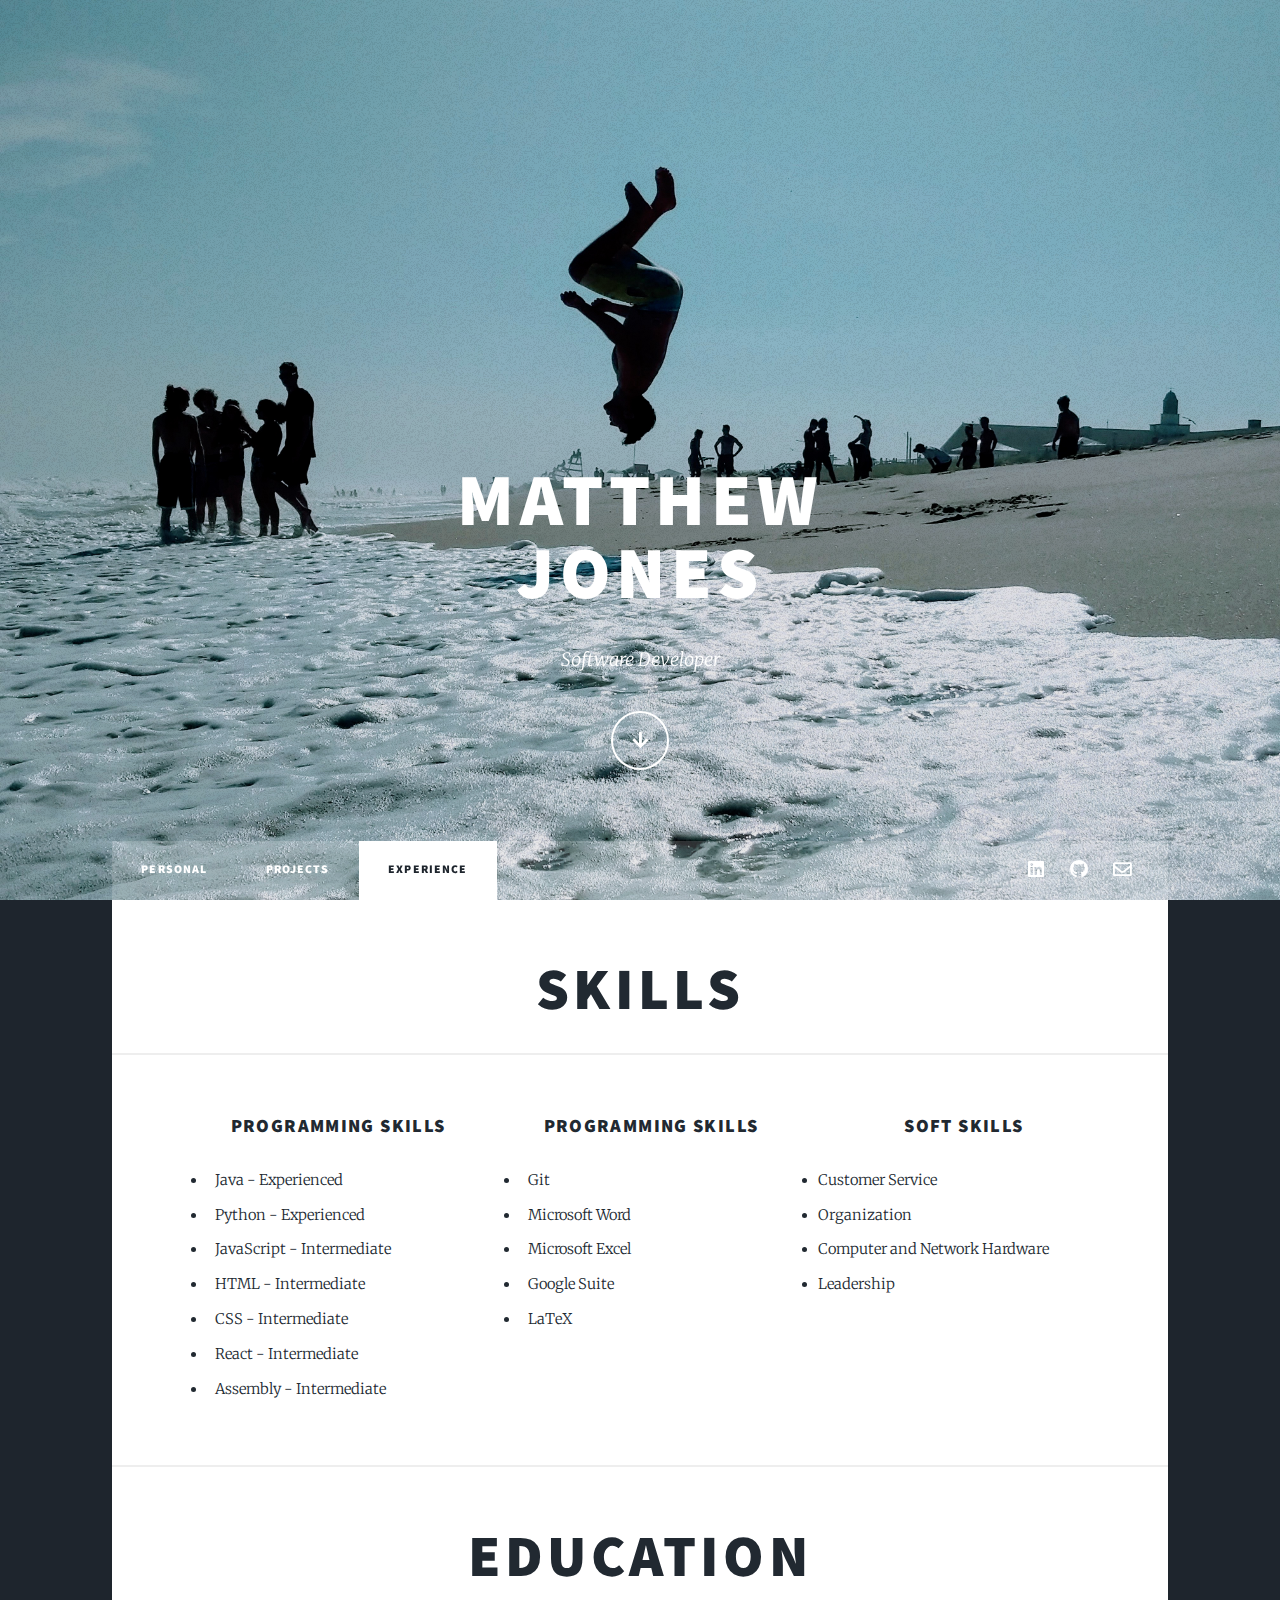
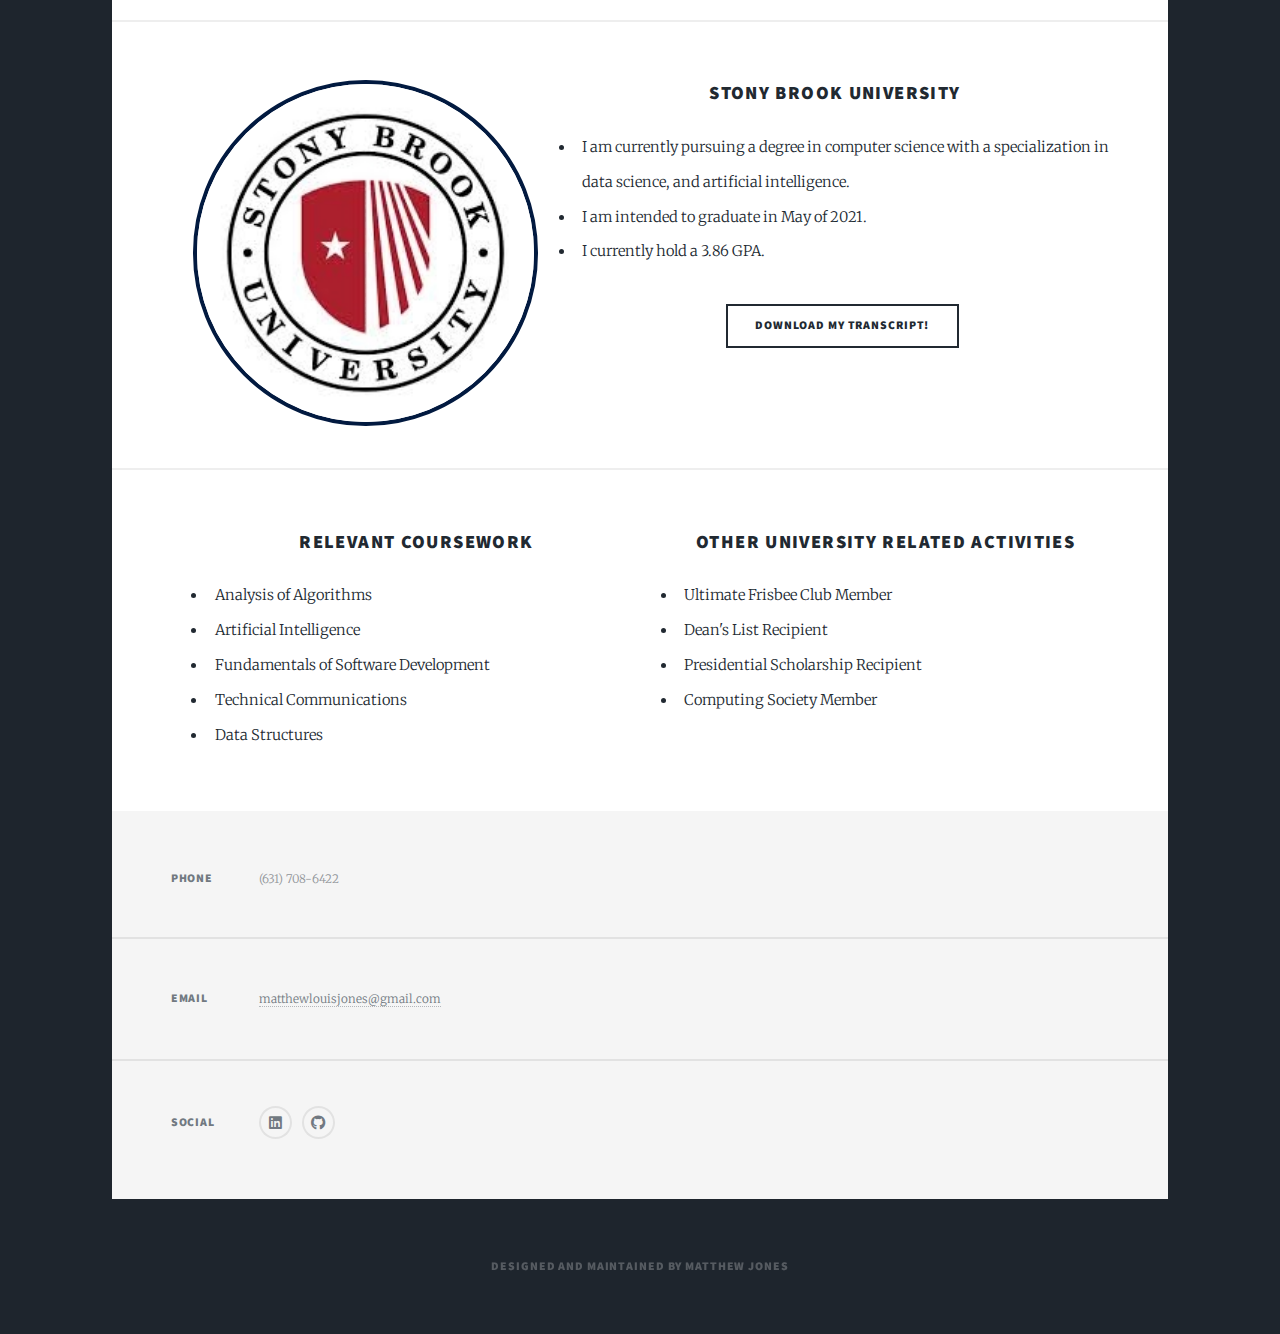
==== experience.html @ 3e86bf6a "Potential Final Changes" ====
<!DOCTYPE HTML>
<!--
	Massively by HTML5 UP
	html5up.net | @ajlkn
	Free for personal and commercial use under the CCA 3.0 license (html5up.net/license)
-->
<html>
	<head>
		<title>Elements Reference - Massively by HTML5 UP</title>
		<meta charset="utf-8" />
		<meta name="viewport" content="width=device-width, initial-scale=1, user-scalable=no" />
		<link rel="stylesheet" href="assets/css/main.css" />
		<noscript><link rel="stylesheet" href="assets/css/noscript.css" /></noscript>
	</head>
	<body class="is-preload">

		<!-- Wrapper -->
		<div id="wrapper">

			<!-- Intro -->
			<div id="intro">
				<h1>
					Matthew<br />
					Jones
				</h1>
				<p>
					Software Developer
				</p>
				<ul class="actions">
					<li>
						<a href="#header" class="button icon solid solo fa-arrow-down scrolly">
							Continue
						</a>
					</li>
				</ul>
			</div>

			<!-- Header -->
			<header id="header">
				<a href="index.html" class="logo">
					Go Home
				</a>
			</header>

			<!-- Nav -->
			<nav id="nav">
				<ul class="links">
					<li>
						<a href="index.html#header">
							Personal
						</a>
					</li>
					<li>
						<a href="projects.html#header">
							Projects
						</a>
					</li>
					<li class="active">
						<a href="experience.html#header">
							Experience
						</a>
					</li>
				</ul>
				<ul class="icons">
					<li>
						<a href="https://www.linkedin.com/in/matthew-jones-a12b05169/" target="_blank" class="icon brands fa-linkedin">
							<span class="label">
								LinkedIn
							</span>
						</a>
					</li>
					<li>
						<a href="https://www.github.com/frendmatt" target="_blank" class="icon brands fa-github">
							<span class="label">
								GitHub
							</span>
						</a>
					</li>
					<li>
						<a href="mailto:matthewlouisjones@gmail.com" class="icon regular fa-envelope">
							<span class="label">
								matthewlouisjones@gmail.com
							</span>
						</a>
					</li>
				</ul>
			</nav>

			<!-- Main -->
			<div id="main">

				<!-- Featured Post -->
				<h1 style="text-align: center;">
					Skills
				</h1>
				<div class="row">
					<div class="column">
						<h3 style="text-align: center;">
							Programming Skills
						</h3>
						<ul>
							<li>
								Java - Experienced
							</li>
							<li>
								Python - Experienced
							</li>
							<li>
								JavaScript - Intermediate
							</li>
							<li>
								HTML - Intermediate
							</li>
							<li>
								CSS - Intermediate
							</li>
							<li>
								React - Intermediate
							</li>
							<li>
								Assembly - Intermediate
							</li>
						</ul>
					</div>
					<div class="column">
						<h3 style="text-align: center;">
							Programming Skills
						</h3>
						<ul>
							<li>
								Git
							</li>
							<li>
								Microsoft Word
							</li>
							<li>
								Microsoft Excel
							</li>
							<li>
								Google Suite
							</li>
							<li>
								LaTeX
							</li>
						</ul>
					</div>
					<div class="column">
						<h3 style="text-align: center;">
							Soft Skills
						</h3>
						<li>
							Customer Service
						</li>
						<li>
							Organization
						</li>
						<li>
							Computer and Network Hardware
						</li>
						<li>
							Leadership
						</li>
					</div>
				</div>
				<h1 style="text-align: center;">
					Education
				</h1>
				<div class="row">
					<div class="column">
						<img src="images/sbu.jpg" style="border-radius: 50%; border:4px solid #021a40;" width = "100%" alt="Photo of myself." />
					</div>
					<div class="columnn">
						<h3 style="text-align: center;">
							Stony Brook University
						</h3>
						<ul style="margin: auto">
							<li>
								I am currently pursuing a degree in computer science with a specialization in<br \>
								data science, and artificial intelligence.
							</li>
							<li>
								I am intended to graduate in May of 2021.
							</li>
							<li>
								I currently hold a 3.86 GPA.
							</li>
							</br>
							<form method="get" action="/assets/Matthew Jones Stony Brook Unofficial Transcript.pdf" target="_blank" style="text-align: center;"> 
								<button type="submit">
									Download my transcript!
								</button>
							</form>
						</ul>
					</div>
				</div>
				<div class="row">
					<div class="column">
						<h3 style="text-align: center;">
							Relevant Coursework
						</h3>
						<ul>
							<li>
								Analysis of Algorithms
							</li>
							<li>
								Artificial Intelligence
							</li>
							<li>
								Fundamentals of Software Development
							</li>
							<li>
								Technical Communications
							</li>
							<li>
								Data Structures
							</li>
						</ul>
					</div>
					<div class="column">
							<h3 style="text-align: center;">
								Other University Related Activities
							</h3>
							<ul>
								<li>
									Ultimate Frisbee Club Member
								</li>
								<li>
									Dean's List Recipient
								</li>
								<li>
									Presidential Scholarship Recipient
								</li>
								<li>
									Computing Society Member
								</li>
							</ul>
						</div>
				</div>
			</div>		

			<!-- Footer -->
			<footer id="footer">
				<section class="split contact">
					<section class="alt">
						<h3>
							Phone
						</h3>
						<p>
							(631) 708-6422
						</p>
					</section>
					<section>
						<h3>
							Email
						</h3>
						<p>
							<a href="mailto:matthewlouisjones@gmail.com">
								matthewlouisjones@gmail.com
							</a>
						</p>
					</section>
					<section>
						<h3>
							Social
						</h3>
						<ul class="icons alt">
							<li>
								<a href="https://www.linkedin.com/in/matthew-jones-a12b05169/" target="_blank" class="icon brands alt fa-linkedin">
									<span class="label">
										Instagram
									</span>
								</a>
							</li>
							<li>
								<a href="https://www.github.com/frendmatt" target="_blank" class="icon brands alt fa-github">
									<span class="label">
										GitHub
									</span>
								</a>
							</li>
						</ul>
					</section>
				</section>
			</footer>

			<!-- Copyright -->
			<div id="copyright">
				<ul>
					Designed and Maintained by Matthew Jones
				</ul>
			</div>
		</div>

		<!-- Scripts -->
		<script src="assets/js/jquery.min.js"></script>
		<script src="assets/js/jquery.scrollex.min.js"></script>
		<script src="assets/js/jquery.scrolly.min.js"></script>
		<script src="assets/js/browser.min.js"></script>
		<script src="assets/js/breakpoints.min.js"></script>
		<script src="assets/js/util.js"></script>
		<script src="assets/js/main.js"></script>
	</body>
</html>
---- assets/css/main.css ----
@import url(fontawesome-all.min.css);
@import url("https://fonts.googleapis.com/css?family=Merriweather:300,700,300italic,700italic|Source+Sans+Pro:900");

/*
	Massively by HTML5 UP
	html5up.net | @ajlkn
	Free for personal and commercial use under the CCA 3.0 license (html5up.net/license)
*/

html, body, div, span, applet, object,
iframe, h1, h2, h3, h4, h5, h6, p, blockquote,
pre, a, abbr, acronym, address, big, cite,
code, del, dfn, em, img, ins, kbd, q, s, samp,
small, strike, strong, sub, sup, tt, var, b,
u, i, center, dl, dt, dd, ol, ul, li, fieldset,
form, label, legend, table, caption, tbody,
tfoot, thead, tr, th, td, article, aside,
canvas, details, embed, figure, figcaption,
footer, header, hgroup, menu, nav, output, ruby,
section, summary, time, mark, audio, video {
	margin: 0;
	padding: 0;
	border: 0;
	font-size: 100%;
	font: inherit;
	vertical-align: baseline;}

article, aside, details, figcaption, figure,
footer, header, hgroup, menu, nav, section {
	display: block;}

body {
	line-height: 1;
}

.row {
	display: flex;
  }
  
.column {
	flex: 25%;
	padding: 5px;
}

span.nobr {
	white-space: nowrap;
}

.circular-chart {
  display: block;
  margin: 10px auto;
  max-width: 80%;
  max-height: 250px;
}

.circle {
  stroke: #4CC790;
  fill: none;
  stroke-width: 2.8;
  stroke-linecap: round;
  animation: progress 1s ease-out forwards;
}

@keyframes progress {
  0% {
    stroke-dasharray: 0 100;
  }
}

ol, ul {
	list-style: none;
}

blockquote, q {
	quotes: none;
}

	blockquote:before, blockquote:after, q:before, q:after {
		content: '';
		content: none;
	}

table {
	border-collapse: collapse;
	border-spacing: 0;
}

body {
	-webkit-text-size-adjust: none;
}

mark {
	background-color: transparent;
	color: inherit;
}

input::-moz-focus-inner {
	border: 0;
	padding: 0;
}

input, select, textarea {
	-moz-appearance: none;
	-webkit-appearance: none;
	-ms-appearance: none;
	appearance: none;
}

/* Basic */

	@-ms-viewport {
		width: device-width;
	}

	body {
		-ms-overflow-style: scrollbar;
	}

	@media screen and (max-width: 480px) {

		html, body {
			min-width: 320px;
		}

	}

	html {
		box-sizing: border-box;
	}

	*, *:before, *:after {
		box-sizing: inherit;
	}

	body {
		background-color: #1e252d;
	}

		body.is-preload *, body.is-preload *:before, body.is-preload *:after {
			-moz-animation: none !important;
			-webkit-animation: none !important;
			-ms-animation: none !important;
			animation: none !important;
			-moz-transition: none !important;
			-webkit-transition: none !important;
			-ms-transition: none !important;
			transition: none !important;
		}

/* Type */

	html {
		font-size: 16pt;
	}

		@media screen and (max-width: 1680px) {

			html {
				font-size: 12pt;
			}

		}

		@media screen and (max-width: 1280px) {

			html {
				font-size: 11pt;
			}

		}

		@media screen and (max-width: 360px) {

			html {
				font-size: 10pt;
			}

		}

	body {
		color: #212931;
	}

	body, input, select, textarea {
		font-family: "Merriweather", Georgia, serif;
		font-weight: 300;
		font-size: 1rem;
		line-height: 2.375;
	}

	a {
		-moz-transition: color 0.2s ease-in-out, background-color 0.2s ease-in-out, border-color 0.2s ease-in-out, box-shadow 0.2s ease-in-out;
		-webkit-transition: color 0.2s ease-in-out, background-color 0.2s ease-in-out, border-color 0.2s ease-in-out, box-shadow 0.2s ease-in-out;
		-ms-transition: color 0.2s ease-in-out, background-color 0.2s ease-in-out, border-color 0.2s ease-in-out, box-shadow 0.2s ease-in-out;
		transition: color 0.2s ease-in-out, background-color 0.2s ease-in-out, border-color 0.2s ease-in-out, box-shadow 0.2s ease-in-out;
		border-bottom: dotted 1px;
		text-decoration: none;
	}

		a:hover {
			border-bottom-color: transparent;
		}

	strong, b {
		font-weight: 600;
	}

	em, i {
		font-style: italic;
	}

	p {
		text-align: justify;
		margin: 0 0 2rem 0;
	}

	h1, h2, h3, h4, h5, h6 {
		font-family: "Source Sans Pro", Helvetica, sans-serif;
		font-weight: 900;
		line-height: 1.5;
		letter-spacing: 0.075em;
		text-transform: uppercase;
		margin: 0 0 1rem 0;
	}

		h1 a, h2 a, h3 a, h4 a, h5 a, h6 a {
			border-bottom: 0;
			color: inherit;
			text-decoration: none;
		}

	h1 {
		font-size: 4rem;
		line-height: 1.1;
		margin: 0 0 2rem 0;
	}

	h2 {
		font-size: 1.75rem;
		line-height: 1.3;
		margin: 0 0 1.5rem 0;
	}

	h3 {
		font-size: 1.25rem;
		margin: 0 0 1.5rem 0;
	}

	h4 {
		font-size: 1rem;
	}

	h5 {
		font-size: 0.9rem;
	}

	h6 {
		font-size: 0.8rem;
	}

	sub {
		font-size: 0.8rem;
		position: relative;
		top: 0.5rem;
	}

	sup {
		font-size: 0.8rem;
		position: relative;
		top: -0.5rem;
	}

	blockquote {
		border-left: solid 4px;
		font-style: italic;
		margin: 0 0 2rem 0;
		padding: 0.5rem 0 0.5rem 2rem;
	}

	code {
		border: solid 2px;
		font-family: "Courier New", monospace;
		font-size: 0.9rem;
		margin: 0 0.25rem;
		padding: 0.25rem 0.65rem;
	}

	pre {
		-webkit-overflow-scrolling: touch;
		font-family: "Courier New", monospace;
		font-size: 0.9rem;
		margin: 0 0 2rem 0;
	}

		pre code {
			display: block;
			line-height: 1.75;
			padding: 1rem 1.5rem;
			overflow-x: auto;
		}

	hr {
		border: 0;
		border-bottom: solid 2px;
		margin: 3rem 0;
	}

		hr.major {
			margin: 5rem 0;
		}

	.align-left {
		text-align: left;
	}

	.align-center {
		text-align: center;
	}

	.align-right {
		text-align: right;
	}

	input, select, textarea {
		color: #212931;
	}

	a {
		color: #212931;
		border-bottom-color: rgba(33, 41, 49, 0.5);
	}

		a:hover {
			border-bottom-color: transparent;
			color: #18bfef !important;
		}

	strong, b {
		color: #212931;
	}

	h1, h2, h3, h4, h5, h6 {
		color: #212931;
	}

	blockquote {
		border-left-color: #eeeeee;
	}

	code {
		background: rgba(220, 220, 220, 0.25);
		border-color: #eeeeee;
	}

	hr {
		border-bottom-color: #eeeeee;
	}

/* Row */

	.row {
		display: flex;
		flex-wrap: wrap;
		box-sizing: border-box;
		align-items: stretch;
	}

		.row > * {
			box-sizing: border-box;
		}

		.row.gtr-uniform > * > :last-child {
			margin-bottom: 0;
		}

		.row.aln-left {
			justify-content: flex-start;
		}

		.row.aln-center {
			justify-content: center;
		}

		.row.aln-right {
			justify-content: flex-end;
		}

		.row.aln-top {
			align-items: flex-start;
		}

		.row.aln-middle {
			align-items: center;
		}

		.row.aln-bottom {
			align-items: flex-end;
		}

		.row > .imp {
			order: -1;
		}

		.row > .col-1 {
			width: 8.33333%;
		}

		.row > .off-1 {
			margin-left: 8.33333%;
		}

		.row > .col-2 {
			width: 16.66667%;
		}

		.row > .off-2 {
			margin-left: 16.66667%;
		}

		.row > .col-3 {
			width: 25%;
		}

		.row > .off-3 {
			margin-left: 25%;
		}

		.row > .col-4 {
			width: 33.33333%;
		}

		.row > .off-4 {
			margin-left: 33.33333%;
		}

		.row > .col-5 {
			width: 41.66667%;
		}

		.row > .off-5 {
			margin-left: 41.66667%;
		}

		.row > .col-6 {
			width: 50%;
		}

		.row > .off-6 {
			margin-left: 50%;
		}

		.row > .col-7 {
			width: 58.33333%;
		}

		.row > .off-7 {
			margin-left: 58.33333%;
		}

		.row > .col-8 {
			width: 66.66667%;
		}

		.row > .off-8 {
			margin-left: 66.66667%;
		}

		.row > .col-9 {
			width: 75%;
		}

		.row > .off-9 {
			margin-left: 75%;
		}

		.row > .col-10 {
			width: 83.33333%;
		}

		.row > .off-10 {
			margin-left: 83.33333%;
		}

		.row > .col-11 {
			width: 91.66667%;
		}

		.row > .off-11 {
			margin-left: 91.66667%;
		}

		.row > .col-12 {
			width: 100%;
		}

		.row > .off-12 {
			margin-left: 100%;
		}

		.row.gtr-0 {
			margin-top: 0;
			margin-left: 0rem;
		}

			.row.gtr-0 > * {
				padding: 0 0 0 0rem;
			}

			.row.gtr-0.gtr-uniform {
				margin-top: 0rem;
			}

				.row.gtr-0.gtr-uniform > * {
					padding-top: 0rem;
				}

		.row.gtr-25 {
			margin-top: 0;
			margin-left: -0.375rem;
		}

			.row.gtr-25 > * {
				padding: 0 0 0 0.375rem;
			}

			.row.gtr-25.gtr-uniform {
				margin-top: -0.375rem;
			}

				.row.gtr-25.gtr-uniform > * {
					padding-top: 0.375rem;
				}

		.row.gtr-50 {
			margin-top: 0;
			margin-left: -0.75rem;
		}

			.row.gtr-50 > * {
				padding: 0 0 0 0.75rem;
			}

			.row.gtr-50.gtr-uniform {
				margin-top: -0.75rem;
			}

				.row.gtr-50.gtr-uniform > * {
					padding-top: 0.75rem;
				}

		.row {
			margin-top: 0;
			margin-left: -1.5rem;
		}

			.row > * {
				padding: 0 0 0 1.5rem;
			}

			.row.gtr-uniform {
				margin-top: -1.5rem;
			}

				.row.gtr-uniform > * {
					padding-top: 1.5rem;
				}

		.row.gtr-150 {
			margin-top: 0;
			margin-left: -2.25rem;
		}

			.row.gtr-150 > * {
				padding: 0 0 0 2.25rem;
			}

			.row.gtr-150.gtr-uniform {
				margin-top: -2.25rem;
			}

				.row.gtr-150.gtr-uniform > * {
					padding-top: 2.25rem;
				}

		.row.gtr-200 {
			margin-top: 0;
			margin-left: -3rem;
		}

			.row.gtr-200 > * {
				padding: 0 0 0 3rem;
			}

			.row.gtr-200.gtr-uniform {
				margin-top: -3rem;
			}

				.row.gtr-200.gtr-uniform > * {
					padding-top: 3rem;
				}

		@media screen and (max-width: 1680px) {

			.row {
				display: flex;
				flex-wrap: wrap;
				box-sizing: border-box;
				align-items: stretch;
			}

				.row > * {
					box-sizing: border-box;
				}

				.row.gtr-uniform > * > :last-child {
					margin-bottom: 0;
				}

				.row.aln-left {
					justify-content: flex-start;
				}

				.row.aln-center {
					justify-content: center;
				}

				.row.aln-right {
					justify-content: flex-end;
				}

				.row.aln-top {
					align-items: flex-start;
				}

				.row.aln-middle {
					align-items: center;
				}

				.row.aln-bottom {
					align-items: flex-end;
				}

				.row > .imp-xlarge {
					order: -1;
				}

				.row > .col-1-xlarge {
					width: 8.33333%;
				}

				.row > .off-1-xlarge {
					margin-left: 8.33333%;
				}

				.row > .col-2-xlarge {
					width: 16.66667%;
				}

				.row > .off-2-xlarge {
					margin-left: 16.66667%;
				}

				.row > .col-3-xlarge {
					width: 25%;
				}

				.row > .off-3-xlarge {
					margin-left: 25%;
				}

				.row > .col-4-xlarge {
					width: 33.33333%;
				}

				.row > .off-4-xlarge {
					margin-left: 33.33333%;
				}

				.row > .col-5-xlarge {
					width: 41.66667%;
				}

				.row > .off-5-xlarge {
					margin-left: 41.66667%;
				}

				.row > .col-6-xlarge {
					width: 50%;
				}

				.row > .off-6-xlarge {
					margin-left: 50%;
				}

				.row > .col-7-xlarge {
					width: 58.33333%;
				}

				.row > .off-7-xlarge {
					margin-left: 58.33333%;
				}

				.row > .col-8-xlarge {
					width: 66.66667%;
				}

				.row > .off-8-xlarge {
					margin-left: 66.66667%;
				}

				.row > .col-9-xlarge {
					width: 75%;
				}

				.row > .off-9-xlarge {
					margin-left: 75%;
				}

				.row > .col-10-xlarge {
					width: 83.33333%;
				}

				.row > .off-10-xlarge {
					margin-left: 83.33333%;
				}

				.row > .col-11-xlarge {
					width: 91.66667%;
				}

				.row > .off-11-xlarge {
					margin-left: 91.66667%;
				}

				.row > .col-12-xlarge {
					width: 100%;
				}

				.row > .off-12-xlarge {
					margin-left: 100%;
				}

				.row.gtr-0 {
					margin-top: 0;
					margin-left: 0rem;
				}

					.row.gtr-0 > * {
						padding: 0 0 0 0rem;
					}

					.row.gtr-0.gtr-uniform {
						margin-top: 0rem;
					}

						.row.gtr-0.gtr-uniform > * {
							padding-top: 0rem;
						}

				.row.gtr-25 {
					margin-top: 0;
					margin-left: -0.375rem;
				}

					.row.gtr-25 > * {
						padding: 0 0 0 0.375rem;
					}

					.row.gtr-25.gtr-uniform {
						margin-top: -0.375rem;
					}

						.row.gtr-25.gtr-uniform > * {
							padding-top: 0.375rem;
						}

				.row.gtr-50 {
					margin-top: 0;
					margin-left: -0.75rem;
				}

					.row.gtr-50 > * {
						padding: 0 0 0 0.75rem;
					}

					.row.gtr-50.gtr-uniform {
						margin-top: -0.75rem;
					}

						.row.gtr-50.gtr-uniform > * {
							padding-top: 0.75rem;
						}

				.row {
					margin-top: 0;
					margin-left: -1.5rem;
				}

					.row > * {
						padding: 0 0 0 1.5rem;
					}

					.row.gtr-uniform {
						margin-top: -1.5rem;
					}

						.row.gtr-uniform > * {
							padding-top: 1.5rem;
						}

				.row.gtr-150 {
					margin-top: 0;
					margin-left: -2.25rem;
				}

					.row.gtr-150 > * {
						padding: 0 0 0 2.25rem;
					}

					.row.gtr-150.gtr-uniform {
						margin-top: -2.25rem;
					}

						.row.gtr-150.gtr-uniform > * {
							padding-top: 2.25rem;
						}

				.row.gtr-200 {
					margin-top: 0;
					margin-left: -3rem;
				}

					.row.gtr-200 > * {
						padding: 0 0 0 3rem;
					}

					.row.gtr-200.gtr-uniform {
						margin-top: -3rem;
					}

						.row.gtr-200.gtr-uniform > * {
							padding-top: 3rem;
						}

		}

		@media screen and (max-width: 1280px) {

			.row {
				display: flex;
				flex-wrap: wrap;
				box-sizing: border-box;
				align-items: stretch;
			}

				.row > * {
					box-sizing: border-box;
				}

				.row.gtr-uniform > * > :last-child {
					margin-bottom: 0;
				}

				.row.aln-left {
					justify-content: flex-start;
				}

				.row.aln-center {
					justify-content: center;
				}

				.row.aln-right {
					justify-content: flex-end;
				}

				.row.aln-top {
					align-items: flex-start;
				}

				.row.aln-middle {
					align-items: center;
				}

				.row.aln-bottom {
					align-items: flex-end;
				}

				.row > .imp-large {
					order: -1;
				}

				.row > .col-1-large {
					width: 8.33333%;
				}

				.row > .off-1-large {
					margin-left: 8.33333%;
				}

				.row > .col-2-large {
					width: 16.66667%;
				}

				.row > .off-2-large {
					margin-left: 16.66667%;
				}

				.row > .col-3-large {
					width: 25%;
				}

				.row > .off-3-large {
					margin-left: 25%;
				}

				.row > .col-4-large {
					width: 33.33333%;
				}

				.row > .off-4-large {
					margin-left: 33.33333%;
				}

				.row > .col-5-large {
					width: 41.66667%;
				}

				.row > .off-5-large {
					margin-left: 41.66667%;
				}

				.row > .col-6-large {
					width: 50%;
				}

				.row > .off-6-large {
					margin-left: 50%;
				}

				.row > .col-7-large {
					width: 58.33333%;
				}

				.row > .off-7-large {
					margin-left: 58.33333%;
				}

				.row > .col-8-large {
					width: 66.66667%;
				}

				.row > .off-8-large {
					margin-left: 66.66667%;
				}

				.row > .col-9-large {
					width: 75%;
				}

				.row > .off-9-large {
					margin-left: 75%;
				}

				.row > .col-10-large {
					width: 83.33333%;
				}

				.row > .off-10-large {
					margin-left: 83.33333%;
				}

				.row > .col-11-large {
					width: 91.66667%;
				}

				.row > .off-11-large {
					margin-left: 91.66667%;
				}

				.row > .col-12-large {
					width: 100%;
				}

				.row > .off-12-large {
					margin-left: 100%;
				}

				.row.gtr-0 {
					margin-top: 0;
					margin-left: 0rem;
				}

					.row.gtr-0 > * {
						padding: 0 0 0 0rem;
					}

					.row.gtr-0.gtr-uniform {
						margin-top: 0rem;
					}

						.row.gtr-0.gtr-uniform > * {
							padding-top: 0rem;
						}

				.row.gtr-25 {
					margin-top: 0;
					margin-left: -0.375rem;
				}

					.row.gtr-25 > * {
						padding: 0 0 0 0.375rem;
					}

					.row.gtr-25.gtr-uniform {
						margin-top: -0.375rem;
					}

						.row.gtr-25.gtr-uniform > * {
							padding-top: 0.375rem;
						}

				.row.gtr-50 {
					margin-top: 0;
					margin-left: -0.75rem;
				}

					.row.gtr-50 > * {
						padding: 0 0 0 0.75rem;
					}

					.row.gtr-50.gtr-uniform {
						margin-top: -0.75rem;
					}

						.row.gtr-50.gtr-uniform > * {
							padding-top: 0.75rem;
						}

				.row {
					margin-top: 0;
					margin-left: -1.5rem;
				}

					.row > * {
						padding: 0 0 0 1.5rem;
					}

					.row.gtr-uniform {
						margin-top: -1.5rem;
					}

						.row.gtr-uniform > * {
							padding-top: 1.5rem;
						}

				.row.gtr-150 {
					margin-top: 0;
					margin-left: -2.25rem;
				}

					.row.gtr-150 > * {
						padding: 0 0 0 2.25rem;
					}

					.row.gtr-150.gtr-uniform {
						margin-top: -2.25rem;
					}

						.row.gtr-150.gtr-uniform > * {
							padding-top: 2.25rem;
						}

				.row.gtr-200 {
					margin-top: 0;
					margin-left: -3rem;
				}

					.row.gtr-200 > * {
						padding: 0 0 0 3rem;
					}

					.row.gtr-200.gtr-uniform {
						margin-top: -3rem;
					}

						.row.gtr-200.gtr-uniform > * {
							padding-top: 3rem;
						}

		}

		@media screen and (max-width: 980px) {

			.row {
				display: flex;
				flex-wrap: wrap;
				box-sizing: border-box;
				align-items: stretch;
			}

				.row > * {
					box-sizing: border-box;
				}

				.row.gtr-uniform > * > :last-child {
					margin-bottom: 0;
				}

				.row.aln-left {
					justify-content: flex-start;
				}

				.row.aln-center {
					justify-content: center;
				}

				.row.aln-right {
					justify-content: flex-end;
				}

				.row.aln-top {
					align-items: flex-start;
				}

				.row.aln-middle {
					align-items: center;
				}

				.row.aln-bottom {
					align-items: flex-end;
				}

				.row > .imp-medium {
					order: -1;
				}

				.row > .col-1-medium {
					width: 8.33333%;
				}

				.row > .off-1-medium {
					margin-left: 8.33333%;
				}

				.row > .col-2-medium {
					width: 16.66667%;
				}

				.row > .off-2-medium {
					margin-left: 16.66667%;
				}

				.row > .col-3-medium {
					width: 25%;
				}

				.row > .off-3-medium {
					margin-left: 25%;
				}

				.row > .col-4-medium {
					width: 33.33333%;
				}

				.row > .off-4-medium {
					margin-left: 33.33333%;
				}

				.row > .col-5-medium {
					width: 41.66667%;
				}

				.row > .off-5-medium {
					margin-left: 41.66667%;
				}

				.row > .col-6-medium {
					width: 50%;
				}

				.row > .off-6-medium {
					margin-left: 50%;
				}

				.row > .col-7-medium {
					width: 58.33333%;
				}

				.row > .off-7-medium {
					margin-left: 58.33333%;
				}

				.row > .col-8-medium {
					width: 66.66667%;
				}

				.row > .off-8-medium {
					margin-left: 66.66667%;
				}

				.row > .col-9-medium {
					width: 75%;
				}

				.row > .off-9-medium {
					margin-left: 75%;
				}

				.row > .col-10-medium {
					width: 83.33333%;
				}

				.row > .off-10-medium {
					margin-left: 83.33333%;
				}

				.row > .col-11-medium {
					width: 91.66667%;
				}

				.row > .off-11-medium {
					margin-left: 91.66667%;
				}

				.row > .col-12-medium {
					width: 100%;
				}

				.row > .off-12-medium {
					margin-left: 100%;
				}

				.row.gtr-0 {
					margin-top: 0;
					margin-left: 0rem;
				}

					.row.gtr-0 > * {
						padding: 0 0 0 0rem;
					}

					.row.gtr-0.gtr-uniform {
						margin-top: 0rem;
					}

						.row.gtr-0.gtr-uniform > * {
							padding-top: 0rem;
						}

				.row.gtr-25 {
					margin-top: 0;
					margin-left: -0.375rem;
				}

					.row.gtr-25 > * {
						padding: 0 0 0 0.375rem;
					}

					.row.gtr-25.gtr-uniform {
						margin-top: -0.375rem;
					}

						.row.gtr-25.gtr-uniform > * {
							padding-top: 0.375rem;
						}

				.row.gtr-50 {
					margin-top: 0;
					margin-left: -0.75rem;
				}

					.row.gtr-50 > * {
						padding: 0 0 0 0.75rem;
					}

					.row.gtr-50.gtr-uniform {
						margin-top: -0.75rem;
					}

						.row.gtr-50.gtr-uniform > * {
							padding-top: 0.75rem;
						}

				.row {
					margin-top: 0;
					margin-left: -1.5rem;
				}

					.row > * {
						padding: 0 0 0 1.5rem;
					}

					.row.gtr-uniform {
						margin-top: -1.5rem;
					}

						.row.gtr-uniform > * {
							padding-top: 1.5rem;
						}

				.row.gtr-150 {
					margin-top: 0;
					margin-left: -2.25rem;
				}

					.row.gtr-150 > * {
						padding: 0 0 0 2.25rem;
					}

					.row.gtr-150.gtr-uniform {
						margin-top: -2.25rem;
					}

						.row.gtr-150.gtr-uniform > * {
							padding-top: 2.25rem;
						}

				.row.gtr-200 {
					margin-top: 0;
					margin-left: -3rem;
				}

					.row.gtr-200 > * {
						padding: 0 0 0 3rem;
					}

					.row.gtr-200.gtr-uniform {
						margin-top: -3rem;
					}

						.row.gtr-200.gtr-uniform > * {
							padding-top: 3rem;
						}

		}

		@media screen and (max-width: 736px) {

			.row {
				display: flex;
				flex-wrap: wrap;
				box-sizing: border-box;
				align-items: stretch;
			}

				.row > * {
					box-sizing: border-box;
				}

				.row.gtr-uniform > * > :last-child {
					margin-bottom: 0;
				}

				.row.aln-left {
					justify-content: flex-start;
				}

				.row.aln-center {
					justify-content: center;
				}

				.row.aln-right {
					justify-content: flex-end;
				}

				.row.aln-top {
					align-items: flex-start;
				}

				.row.aln-middle {
					align-items: center;
				}

				.row.aln-bottom {
					align-items: flex-end;
				}

				.row > .imp-small {
					order: -1;
				}

				.row > .col-1-small {
					width: 8.33333%;
				}

				.row > .off-1-small {
					margin-left: 8.33333%;
				}

				.row > .col-2-small {
					width: 16.66667%;
				}

				.row > .off-2-small {
					margin-left: 16.66667%;
				}

				.row > .col-3-small {
					width: 25%;
				}

				.row > .off-3-small {
					margin-left: 25%;
				}

				.row > .col-4-small {
					width: 33.33333%;
				}

				.row > .off-4-small {
					margin-left: 33.33333%;
				}

				.row > .col-5-small {
					width: 41.66667%;
				}

				.row > .off-5-small {
					margin-left: 41.66667%;
				}

				.row > .col-6-small {
					width: 50%;
				}

				.row > .off-6-small {
					margin-left: 50%;
				}

				.row > .col-7-small {
					width: 58.33333%;
				}

				.row > .off-7-small {
					margin-left: 58.33333%;
				}

				.row > .col-8-small {
					width: 66.66667%;
				}

				.row > .off-8-small {
					margin-left: 66.66667%;
				}

				.row > .col-9-small {
					width: 75%;
				}

				.row > .off-9-small {
					margin-left: 75%;
				}

				.row > .col-10-small {
					width: 83.33333%;
				}

				.row > .off-10-small {
					margin-left: 83.33333%;
				}

				.row > .col-11-small {
					width: 91.66667%;
				}

				.row > .off-11-small {
					margin-left: 91.66667%;
				}

				.row > .col-12-small {
					width: 100%;
				}

				.row > .off-12-small {
					margin-left: 100%;
				}

				.row.gtr-0 {
					margin-top: 0;
					margin-left: 0rem;
				}

					.row.gtr-0 > * {
						padding: 0 0 0 0rem;
					}

					.row.gtr-0.gtr-uniform {
						margin-top: 0rem;
					}

						.row.gtr-0.gtr-uniform > * {
							padding-top: 0rem;
						}

				.row.gtr-25 {
					margin-top: 0;
					margin-left: -0.375rem;
				}

					.row.gtr-25 > * {
						padding: 0 0 0 0.375rem;
					}

					.row.gtr-25.gtr-uniform {
						margin-top: -0.375rem;
					}

						.row.gtr-25.gtr-uniform > * {
							padding-top: 0.375rem;
						}

				.row.gtr-50 {
					margin-top: 0;
					margin-left: -0.75rem;
				}

					.row.gtr-50 > * {
						padding: 0 0 0 0.75rem;
					}

					.row.gtr-50.gtr-uniform {
						margin-top: -0.75rem;
					}

						.row.gtr-50.gtr-uniform > * {
							padding-top: 0.75rem;
						}

				.row {
					margin-top: 0;
					margin-left: -1.5rem;
				}

					.row > * {
						padding: 0 0 0 1.5rem;
					}

					.row.gtr-uniform {
						margin-top: -1.5rem;
					}

						.row.gtr-uniform > * {
							padding-top: 1.5rem;
						}

				.row.gtr-150 {
					margin-top: 0;
					margin-left: -2.25rem;
				}

					.row.gtr-150 > * {
						padding: 0 0 0 2.25rem;
					}

					.row.gtr-150.gtr-uniform {
						margin-top: -2.25rem;
					}

						.row.gtr-150.gtr-uniform > * {
							padding-top: 2.25rem;
						}

				.row.gtr-200 {
					margin-top: 0;
					margin-left: -3rem;
				}

					.row.gtr-200 > * {
						padding: 0 0 0 3rem;
					}

					.row.gtr-200.gtr-uniform {
						margin-top: -3rem;
					}

						.row.gtr-200.gtr-uniform > * {
							padding-top: 3rem;
						}

		}

		@media screen and (max-width: 480px) {

			.row {
				display: flex;
				flex-wrap: wrap;
				box-sizing: border-box;
				align-items: stretch;
			}

				.row > * {
					box-sizing: border-box;
				}

				.row.gtr-uniform > * > :last-child {
					margin-bottom: 0;
				}

				.row.aln-left {
					justify-content: flex-start;
				}

				.row.aln-center {
					justify-content: center;
				}

				.row.aln-right {
					justify-content: flex-end;
				}

				.row.aln-top {
					align-items: flex-start;
				}

				.row.aln-middle {
					align-items: center;
				}

				.row.aln-bottom {
					align-items: flex-end;
				}

				.row > .imp-xsmall {
					order: -1;
				}

				.row > .col-1-xsmall {
					width: 8.33333%;
				}

				.row > .off-1-xsmall {
					margin-left: 8.33333%;
				}

				.row > .col-2-xsmall {
					width: 16.66667%;
				}

				.row > .off-2-xsmall {
					margin-left: 16.66667%;
				}

				.row > .col-3-xsmall {
					width: 25%;
				}

				.row > .off-3-xsmall {
					margin-left: 25%;
				}

				.row > .col-4-xsmall {
					width: 33.33333%;
				}

				.row > .off-4-xsmall {
					margin-left: 33.33333%;
				}

				.row > .col-5-xsmall {
					width: 41.66667%;
				}

				.row > .off-5-xsmall {
					margin-left: 41.66667%;
				}

				.row > .col-6-xsmall {
					width: 50%;
				}

				.row > .off-6-xsmall {
					margin-left: 50%;
				}

				.row > .col-7-xsmall {
					width: 58.33333%;
				}

				.row > .off-7-xsmall {
					margin-left: 58.33333%;
				}

				.row > .col-8-xsmall {
					width: 66.66667%;
				}

				.row > .off-8-xsmall {
					margin-left: 66.66667%;
				}

				.row > .col-9-xsmall {
					width: 75%;
				}

				.row > .off-9-xsmall {
					margin-left: 75%;
				}

				.row > .col-10-xsmall {
					width: 83.33333%;
				}

				.row > .off-10-xsmall {
					margin-left: 83.33333%;
				}

				.row > .col-11-xsmall {
					width: 91.66667%;
				}

				.row > .off-11-xsmall {
					margin-left: 91.66667%;
				}

				.row > .col-12-xsmall {
					width: 100%;
				}

				.row > .off-12-xsmall {
					margin-left: 100%;
				}

				.row.gtr-0 {
					margin-top: 0;
					margin-left: 0rem;
				}

					.row.gtr-0 > * {
						padding: 0 0 0 0rem;
					}

					.row.gtr-0.gtr-uniform {
						margin-top: 0rem;
					}

						.row.gtr-0.gtr-uniform > * {
							padding-top: 0rem;
						}

				.row.gtr-25 {
					margin-top: 0;
					margin-left: -0.375rem;
				}

					.row.gtr-25 > * {
						padding: 0 0 0 0.375rem;
					}

					.row.gtr-25.gtr-uniform {
						margin-top: -0.375rem;
					}

						.row.gtr-25.gtr-uniform > * {
							padding-top: 0.375rem;
						}

				.row.gtr-50 {
					margin-top: 0;
					margin-left: -0.75rem;
				}

					.row.gtr-50 > * {
						padding: 0 0 0 0.75rem;
					}

					.row.gtr-50.gtr-uniform {
						margin-top: -0.75rem;
					}

						.row.gtr-50.gtr-uniform > * {
							padding-top: 0.75rem;
						}

				.row {
					margin-top: 0;
					margin-left: -1.5rem;
				}

					.row > * {
						padding: 0 0 0 1.5rem;
					}

					.row.gtr-uniform {
						margin-top: -1.5rem;
					}

						.row.gtr-uniform > * {
							padding-top: 1.5rem;
						}

				.row.gtr-150 {
					margin-top: 0;
					margin-left: -2.25rem;
				}

					.row.gtr-150 > * {
						padding: 0 0 0 2.25rem;
					}

					.row.gtr-150.gtr-uniform {
						margin-top: -2.25rem;
					}

						.row.gtr-150.gtr-uniform > * {
							padding-top: 2.25rem;
						}

				.row.gtr-200 {
					margin-top: 0;
					margin-left: -3rem;
				}

					.row.gtr-200 > * {
						padding: 0 0 0 3rem;
					}

					.row.gtr-200.gtr-uniform {
						margin-top: -3rem;
					}

						.row.gtr-200.gtr-uniform > * {
							padding-top: 3rem;
						}

		}

		@media screen and (max-width: 360px) {

			.row {
				display: flex;
				flex-wrap: wrap;
				box-sizing: border-box;
				align-items: stretch;
			}

				.row > * {
					box-sizing: border-box;
				}

				.row.gtr-uniform > * > :last-child {
					margin-bottom: 0;
				}

				.row.aln-left {
					justify-content: flex-start;
				}

				.row.aln-center {
					justify-content: center;
				}

				.row.aln-right {
					justify-content: flex-end;
				}

				.row.aln-top {
					align-items: flex-start;
				}

				.row.aln-middle {
					align-items: center;
				}

				.row.aln-bottom {
					align-items: flex-end;
				}

				.row > .imp-xxsmall {
					order: -1;
				}

				.row > .col-1-xxsmall {
					width: 8.33333%;
				}

				.row > .off-1-xxsmall {
					margin-left: 8.33333%;
				}

				.row > .col-2-xxsmall {
					width: 16.66667%;
				}

				.row > .off-2-xxsmall {
					margin-left: 16.66667%;
				}

				.row > .col-3-xxsmall {
					width: 25%;
				}

				.row > .off-3-xxsmall {
					margin-left: 25%;
				}

				.row > .col-4-xxsmall {
					width: 33.33333%;
				}

				.row > .off-4-xxsmall {
					margin-left: 33.33333%;
				}

				.row > .col-5-xxsmall {
					width: 41.66667%;
				}

				.row > .off-5-xxsmall {
					margin-left: 41.66667%;
				}

				.row > .col-6-xxsmall {
					width: 50%;
				}

				.row > .off-6-xxsmall {
					margin-left: 50%;
				}

				.row > .col-7-xxsmall {
					width: 58.33333%;
				}

				.row > .off-7-xxsmall {
					margin-left: 58.33333%;
				}

				.row > .col-8-xxsmall {
					width: 66.66667%;
				}

				.row > .off-8-xxsmall {
					margin-left: 66.66667%;
				}

				.row > .col-9-xxsmall {
					width: 75%;
				}

				.row > .off-9-xxsmall {
					margin-left: 75%;
				}

				.row > .col-10-xxsmall {
					width: 83.33333%;
				}

				.row > .off-10-xxsmall {
					margin-left: 83.33333%;
				}

				.row > .col-11-xxsmall {
					width: 91.66667%;
				}

				.row > .off-11-xxsmall {
					margin-left: 91.66667%;
				}

				.row > .col-12-xxsmall {
					width: 100%;
				}

				.row > .off-12-xxsmall {
					margin-left: 100%;
				}

				.row.gtr-0 {
					margin-top: 0;
					margin-left: 0rem;
				}

					.row.gtr-0 > * {
						padding: 0 0 0 0rem;
					}

					.row.gtr-0.gtr-uniform {
						margin-top: 0rem;
					}

						.row.gtr-0.gtr-uniform > * {
							padding-top: 0rem;
						}

				.row.gtr-25 {
					margin-top: 0;
					margin-left: -0.375rem;
				}

					.row.gtr-25 > * {
						padding: 0 0 0 0.375rem;
					}

					.row.gtr-25.gtr-uniform {
						margin-top: -0.375rem;
					}

						.row.gtr-25.gtr-uniform > * {
							padding-top: 0.375rem;
						}

				.row.gtr-50 {
					margin-top: 0;
					margin-left: -0.75rem;
				}

					.row.gtr-50 > * {
						padding: 0 0 0 0.75rem;
					}

					.row.gtr-50.gtr-uniform {
						margin-top: -0.75rem;
					}

						.row.gtr-50.gtr-uniform > * {
							padding-top: 0.75rem;
						}

				.row {
					margin-top: 0;
					margin-left: -1.5rem;
				}

					.row > * {
						padding: 0 0 0 1.5rem;
					}

					.row.gtr-uniform {
						margin-top: -1.5rem;
					}

						.row.gtr-uniform > * {
							padding-top: 1.5rem;
						}

				.row.gtr-150 {
					margin-top: 0;
					margin-left: -2.25rem;
				}

					.row.gtr-150 > * {
						padding: 0 0 0 2.25rem;
					}

					.row.gtr-150.gtr-uniform {
						margin-top: -2.25rem;
					}

						.row.gtr-150.gtr-uniform > * {
							padding-top: 2.25rem;
						}

				.row.gtr-200 {
					margin-top: 0;
					margin-left: -3rem;
				}

					.row.gtr-200 > * {
						padding: 0 0 0 3rem;
					}

					.row.gtr-200.gtr-uniform {
						margin-top: -3rem;
					}

						.row.gtr-200.gtr-uniform > * {
							padding-top: 3rem;
						}

		}

/* Box */

	.box {
		border: solid 2px;
		margin-bottom: 2rem;
		padding: 1.5rem;
	}

		.box > :last-child,
		.box > :last-child > :last-child,
		.box > :last-child > :last-child > :last-child {
			margin-bottom: 0;
		}

		.box.alt {
			border: 0;
			border-radius: 0;
			padding: 0;
		}

	.box {
		border-color: #eeeeee;
	}

/* Button */

	input[type="submit"],
	input[type="reset"],
	input[type="button"],
	button,
	.button {
		-moz-appearance: none;
		-webkit-appearance: none;
		-ms-appearance: none;
		appearance: none;
		-moz-transition: background-color 0.2s ease-in-out, box-shadow 0.2s ease-in-out, color 0.2s ease-in-out;
		-webkit-transition: background-color 0.2s ease-in-out, box-shadow 0.2s ease-in-out, color 0.2s ease-in-out;
		-ms-transition: background-color 0.2s ease-in-out, box-shadow 0.2s ease-in-out, color 0.2s ease-in-out;
		transition: background-color 0.2s ease-in-out, box-shadow 0.2s ease-in-out, color 0.2s ease-in-out;
		border: 0;
		border-radius: 0;
		cursor: pointer;
		display: inline-block;
		font-family: "Source Sans Pro", Helvetica, sans-serif;
		font-size: 0.8rem;
		font-weight: 900;
		letter-spacing: 0.075em;
		height: 3rem;
		line-height: 3rem;
		padding: 0 2rem;
		text-align: center;
		text-decoration: none;
		text-transform: uppercase;
		white-space: nowrap;
	}

		input[type="submit"].icon:before,
		input[type="reset"].icon:before,
		input[type="button"].icon:before,
		button.icon:before,
		.button.icon:before {
			margin-right: 0.5rem;
		}

		input[type="submit"].icon.solo,
		input[type="reset"].icon.solo,
		input[type="button"].icon.solo,
		button.icon.solo,
		.button.icon.solo {
			position: relative;
			width: 4rem;
			height: 4rem;
			line-height: 4rem;
			border-radius: 4rem;
			text-indent: 4rem;
			overflow: hidden;
			padding: 0;
			white-space: nowrap;
		}

			input[type="submit"].icon.solo:before,
			input[type="reset"].icon.solo:before,
			input[type="button"].icon.solo:before,
			button.icon.solo:before,
			.button.icon.solo:before {
				position: absolute;
				display: block;
				top: 0;
				left: 0;
				width: inherit;
				height: inherit;
				line-height: inherit;
				font-size: 1.25rem;
				margin-right: 0;
				text-align: center;
				text-indent: 0;
			}

		input[type="submit"].fit,
		input[type="reset"].fit,
		input[type="button"].fit,
		button.fit,
		.button.fit {
			width: 100%;
		}

		input[type="submit"].small,
		input[type="reset"].small,
		input[type="button"].small,
		button.small,
		.button.small {
			font-size: 0.7rem;
			height: 2.5rem;
			line-height: 2.5rem;
			padding: 0 1.5rem;
		}

		input[type="submit"].large,
		input[type="reset"].large,
		input[type="button"].large,
		button.large,
		.button.large {
			font-size: 0.9rem;
			height: 3.5rem;
			line-height: 3.5rem;
			padding: 0 2.75rem;
		}

		@media screen and (max-width: 980px) {

			input[type="submit"],
			input[type="reset"],
			input[type="button"],
			button,
			.button {
				font-size: 0.9rem;
				height: 3.25rem;
				line-height: 3.25rem;
			}

				input[type="submit"].large,
				input[type="reset"].large,
				input[type="button"].large,
				button.large,
				.button.large {
					font-size: 1rem;
					height: 3.75rem;
					line-height: 3.75rem;
				}

		}

		input[type="submit"].disabled, input[type="submit"]:disabled,
		input[type="reset"].disabled,
		input[type="reset"]:disabled,
		input[type="button"].disabled,
		input[type="button"]:disabled,
		button.disabled,
		button:disabled,
		.button.disabled,
		.button:disabled {
			pointer-events: none;
			opacity: 0.25;
		}

	input[type="submit"],
	input[type="reset"],
	input[type="button"],
	button,
	.button {
		background-color: transparent;
		box-shadow: inset 0 0 0 2px #212931;
		color: #212931 !important;
	}

		input[type="submit"]:hover,
		input[type="reset"]:hover,
		input[type="button"]:hover,
		button:hover,
		.button:hover {
			box-shadow: inset 0 0 0 2px #18bfef;
			color: #18bfef !important;
		}

		input[type="submit"].primary,
		input[type="reset"].primary,
		input[type="button"].primary,
		button.primary,
		.button.primary {
			background-color: #212931;
			box-shadow: none;
			color: #ffffff !important;
		}

			input[type="submit"].primary:hover,
			input[type="reset"].primary:hover,
			input[type="button"].primary:hover,
			button.primary:hover,
			.button.primary:hover {
				background-color: #18bfef;
			}

/* Form */

	form {
		margin: 0 0 2rem 0;
	}

		form > :last-child {
			margin-bottom: 0;
		}

		form > .fields {
			display: -moz-flex;
			display: -webkit-flex;
			display: -ms-flex;
			display: flex;
			-moz-flex-wrap: wrap;
			-webkit-flex-wrap: wrap;
			-ms-flex-wrap: wrap;
			flex-wrap: wrap;
			width: calc(100% + 3rem);
			margin: -1.5rem 0 2rem -1.5rem;
		}

			form > .fields > .field {
				-moz-flex-grow: 0;
				-webkit-flex-grow: 0;
				-ms-flex-grow: 0;
				flex-grow: 0;
				-moz-flex-shrink: 0;
				-webkit-flex-shrink: 0;
				-ms-flex-shrink: 0;
				flex-shrink: 0;
				padding: 1.5rem 0 0 1.5rem;
				width: calc(100% - 1.5rem);
			}

				form > .fields > .field.half {
					width: calc(50% - 0.75rem);
				}

				form > .fields > .field.third {
					width: calc(100%/3 - 0.5rem);
				}

				form > .fields > .field.quarter {
					width: calc(25% - 0.375rem);
				}

		@media screen and (max-width: 480px) {

			form > .fields {
				width: calc(100% + 3rem);
				margin: -1.5rem 0 2rem -1.5rem;
			}

				form > .fields > .field {
					padding: 1.5rem 0 0 1.5rem;
					width: calc(100% - 1.5rem);
				}

					form > .fields > .field.half {
						width: calc(100% - 1.5rem);
					}

					form > .fields > .field.third {
						width: calc(100% - 1.5rem);
					}

					form > .fields > .field.quarter {
						width: calc(100% - 1.5rem);
					}

		}

	label {
		display: block;
		font-family: "Source Sans Pro", Helvetica, sans-serif;
		font-weight: 900;
		line-height: 1.5;
		letter-spacing: 0.075em;
		font-size: 0.8rem;
		text-transform: uppercase;
		margin: 0 0 0.75rem 0;
	}

		@media screen and (max-width: 980px) {

			label {
				font-size: 0.9rem;
			}

		}

	input[type="text"],
	input[type="password"],
	input[type="email"],
	select,
	textarea {
		-moz-appearance: none;
		-webkit-appearance: none;
		-ms-appearance: none;
		appearance: none;
		background: transparent;
		border-radius: 0;
		border: solid 2px;
		color: inherit;
		display: block;
		outline: 0;
		padding: 0 1rem;
		text-decoration: none;
		width: 100%;
	}

		input[type="text"]:invalid,
		input[type="password"]:invalid,
		input[type="email"]:invalid,
		select:invalid,
		textarea:invalid {
			box-shadow: none;
		}

	select {
		background-size: 1.25rem;
		background-repeat: no-repeat;
		background-position: calc(100% - 1rem) center;
		height: 3rem;
		padding-right: 3rem;
		text-overflow: ellipsis;
	}

		select:focus::-ms-value {
			background-color: transparent;
		}

		select::-ms-expand {
			display: none;
		}

	input[type="text"],
	input[type="password"],
	input[type="email"],
	select {
		height: 3rem;
	}

	textarea {
		padding: 0.75rem 1rem;
	}

	input[type="checkbox"],
	input[type="radio"] {
		-moz-appearance: none;
		-webkit-appearance: none;
		-ms-appearance: none;
		appearance: none;
		display: block;
		float: left;
		margin-right: -2rem;
		opacity: 0;
		width: 1rem;
		z-index: -1;
	}

		input[type="checkbox"] + label,
		input[type="radio"] + label {
			text-decoration: none;
			cursor: pointer;
			display: inline-block;
			font-size: 1rem;
			letter-spacing: 0;
			font-family: "Merriweather", Georgia, serif;
			text-transform: none;
			font-weight: 300;
			padding-left: 2.8rem;
			padding-right: 1rem;
			position: relative;
		}

			input[type="checkbox"] + label:before,
			input[type="radio"] + label:before {
				-moz-osx-font-smoothing: grayscale;
				-webkit-font-smoothing: antialiased;
				display: inline-block;
				font-style: normal;
				font-variant: normal;
				text-rendering: auto;
				line-height: 1;
				text-transform: none !important;
				font-family: 'Font Awesome 5 Free';
				font-weight: 900;
			}

			input[type="checkbox"] + label:before,
			input[type="radio"] + label:before {
				border-radius: 0;
				border: solid 2px;
				content: '';
				display: inline-block;
				font-size: 0.8rem;
				height: 1.8rem;
				left: 0;
				line-height: 1.65rem;
				position: absolute;
				text-align: center;
				top: -0.125rem;
				width: 1.8rem;
			}

		input[type="checkbox"]:checked + label:before,
		input[type="radio"]:checked + label:before {
			content: '\f00c';
		}

	input[type="checkbox"] + label:before {
		border-radius: 0;
	}

	input[type="radio"] + label:before {
		border-radius: 100%;
	}

	::-webkit-input-placeholder {
		opacity: 1.0;
	}

	:-moz-placeholder {
		opacity: 1.0;
	}

	::-moz-placeholder {
		opacity: 1.0;
	}

	:-ms-input-placeholder {
		opacity: 1.0;
	}

	label {
		color: #212931;
	}

	input[type="text"],
	input[type="password"],
	input[type="email"],
	select,
	textarea {
		border-color: #eeeeee;
	}

		input[type="text"]:focus,
		input[type="password"]:focus,
		input[type="email"]:focus,
		select:focus,
		textarea:focus {
			border-color: #18bfef;
		}

	select {
		background-image: url("data:image/svg+xml;charset=utf8,%3Csvg xmlns='http://www.w3.org/2000/svg' width='40' height='40' preserveAspectRatio='none' viewBox='0 0 40 40'%3E%3Cpath d='M9.4,12.3l10.4,10.4l10.4-10.4c0.2-0.2,0.5-0.4,0.9-0.4c0.3,0,0.6,0.1,0.9,0.4l3.3,3.3c0.2,0.2,0.4,0.5,0.4,0.9 c0,0.4-0.1,0.6-0.4,0.9L20.7,31.9c-0.2,0.2-0.5,0.4-0.9,0.4c-0.3,0-0.6-0.1-0.9-0.4L4.3,17.3c-0.2-0.2-0.4-0.5-0.4-0.9 c0-0.4,0.1-0.6,0.4-0.9l3.3-3.3c0.2-0.2,0.5-0.4,0.9-0.4S9.1,12.1,9.4,12.3z' fill='%23eeeeee' /%3E%3C/svg%3E");
	}

		select option {
			background-color: #ffffff;
			color: #212931;
		}

	.select-wrapper:before {
		color: #eeeeee;
	}

	input[type="checkbox"] + label,
	input[type="radio"] + label {
		color: #212931;
	}

		input[type="checkbox"] + label:before,
		input[type="radio"] + label:before {
			border-color: #eeeeee;
		}

	input[type="checkbox"]:checked + label:before,
	input[type="radio"]:checked + label:before {
		background-color: #212931;
		border-color: #212931;
		color: #ffffff;
	}

	input[type="checkbox"]:focus + label:before,
	input[type="radio"]:focus + label:before {
		border-color: #18bfef;
	}

	::-webkit-input-placeholder {
		color: #909498 !important;
	}

	:-moz-placeholder {
		color: #909498 !important;
	}

	::-moz-placeholder {
		color: #909498 !important;
	}

	:-ms-input-placeholder {
		color: #909498 !important;
	}

	.formerize-placeholder {
		color: #909498 !important;
	}

/* Icon */

	.icon {
		text-decoration: none;
		border-bottom: none;
		position: relative;
	}

		.icon:before {
			-moz-osx-font-smoothing: grayscale;
			-webkit-font-smoothing: antialiased;
			display: inline-block;
			font-style: normal;
			font-variant: normal;
			text-rendering: auto;
			line-height: 1;
			text-transform: none !important;
			font-family: 'Font Awesome 5 Free';
			font-weight: 400;
		}

		.icon > .label {
			display: none;
		}

		.icon:before {
			line-height: inherit;
		}

		.icon.solid:before {
			font-weight: 900;
		}

		.icon.brands:before {
			font-family: 'Font Awesome 5 Brands';
		}

/* Image */

	.image {
		border: 0;
		display: inline-block;
		position: relative;
	}

		.image img {
			display: block;
		}

		.image.left, .image.right {
			max-width: 40%;
		}

			.image.left img, .image.right img {
				width: 100%;
			}

		.image.left {
			float: left;
			margin: 0 2rem 2rem 0;
			top: 0.75rem;
		}

		.image.right {
			float: right;
			margin: 0 0 2rem 2rem;
			top: 0.75rem;
		}

		.image.fit {
			display: block;
			margin: 2.5rem 0;
			width: 100%;
		}

			.image.fit:first-child {
				margin-top: 0;
			}

			.image.fit img {
				width: 100%;
			}

		.image.main {
			display: block;
			margin: 4rem 0;
			width: 100%;
		}

			.image.main:first-child {
				margin-top: 0;
			}

			.image.main img {
				width: 100%;
			}

		@media screen and (max-width: 736px) {

			.image.fit {
				margin: 2rem 0;
			}

			.image.main {
				margin: 2rem 0;
			}

		}

	a.image {
		overflow: hidden;
	}

		a.image img {
			-moz-transition: -moz-transform 0.2s ease-out;
			-webkit-transition: -webkit-transform 0.2s ease-out;
			-ms-transition: -ms-transform 0.2s ease-out;
			transition: transform 0.2s ease-out;
		}

		a.image:hover img {
			-moz-transform: scale(1.05);
			-webkit-transform: scale(1.05);
			-ms-transform: scale(1.05);
			transform: scale(1.05);
		}

/* Actions */

	ul.actions {
		display: -moz-flex;
		display: -webkit-flex;
		display: -ms-flex;
		display: flex;
		cursor: default;
		list-style: none;
		margin-left: -1rem;
		padding-left: 0;
	}

		ul.actions li {
			padding: 0 0 0 1rem;
			vertical-align: middle;
		}

		ul.actions.special {
			-moz-justify-content: center;
			-webkit-justify-content: center;
			-ms-justify-content: center;
			justify-content: center;
			width: 100%;
			margin-left: 0;
		}

			ul.actions.special li:first-child {
				padding-left: 0;
			}

		ul.actions.stacked {
			-moz-flex-direction: column;
			-webkit-flex-direction: column;
			-ms-flex-direction: column;
			flex-direction: column;
			margin-left: 0;
		}

			ul.actions.stacked li {
				padding: 1.3rem 0 0 0;
			}

				ul.actions.stacked li:first-child {
					padding-top: 0;
				}

		ul.actions.fit {
			width: calc(100% + 1rem);
		}

			ul.actions.fit li {
				-moz-flex-grow: 1;
				-webkit-flex-grow: 1;
				-ms-flex-grow: 1;
				flex-grow: 1;
				-moz-flex-shrink: 1;
				-webkit-flex-shrink: 1;
				-ms-flex-shrink: 1;
				flex-shrink: 1;
				width: 100%;
			}

				ul.actions.fit li > * {
					width: 100%;
				}

			ul.actions.fit.stacked {
				width: 100%;
			}

		@media screen and (max-width: 480px) {

			ul.actions:not(.fixed) {
				-moz-flex-direction: column;
				-webkit-flex-direction: column;
				-ms-flex-direction: column;
				flex-direction: column;
				margin-left: 0;
				width: 100% !important;
			}

				ul.actions:not(.fixed) li {
					-moz-flex-grow: 1;
					-webkit-flex-grow: 1;
					-ms-flex-grow: 1;
					flex-grow: 1;
					-moz-flex-shrink: 1;
					-webkit-flex-shrink: 1;
					-ms-flex-shrink: 1;
					flex-shrink: 1;
					padding: 1rem 0 0 0;
					text-align: center;
					width: 100%;
				}

					ul.actions:not(.fixed) li > * {
						width: 100%;
					}

					ul.actions:not(.fixed) li:first-child {
						padding-top: 0;
					}

					ul.actions:not(.fixed) li input[type="submit"],
					ul.actions:not(.fixed) li input[type="reset"],
					ul.actions:not(.fixed) li input[type="button"],
					ul.actions:not(.fixed) li button,
					ul.actions:not(.fixed) li .button {
						width: 100%;
					}

						ul.actions:not(.fixed) li input[type="submit"].icon:before,
						ul.actions:not(.fixed) li input[type="reset"].icon:before,
						ul.actions:not(.fixed) li input[type="button"].icon:before,
						ul.actions:not(.fixed) li button.icon:before,
						ul.actions:not(.fixed) li .button.icon:before {
							margin-left: -0.5rem;
						}

		}

/* Icons */

	ul.icons {
		cursor: default;
		list-style: none;
		padding-left: 0;
	}

		ul.icons li {
			display: inline-block;
			padding: 0 0.5rem 0 0;
			vertical-align: middle;
		}

			ul.icons li:last-child {
				padding-right: 0;
			}

			ul.icons li .icon:before {
				width: 2.25rem;
				height: 2.25rem;
				line-height: 2.25rem;
				display: inline-block;
				text-align: center;
				border-radius: 100%;
				font-size: 1.25rem;
			}

		ul.icons.alt li .icon:before {
			-moz-transition: color 0.2s ease-in-out, background-color 0.2s ease-in-out, border-color 0.2s ease-in-out, box-shadow 0.2s ease-in-out;
			-webkit-transition: color 0.2s ease-in-out, background-color 0.2s ease-in-out, border-color 0.2s ease-in-out, box-shadow 0.2s ease-in-out;
			-ms-transition: color 0.2s ease-in-out, background-color 0.2s ease-in-out, border-color 0.2s ease-in-out, box-shadow 0.2s ease-in-out;
			transition: color 0.2s ease-in-out, background-color 0.2s ease-in-out, border-color 0.2s ease-in-out, box-shadow 0.2s ease-in-out;
			font-size: 1rem;
		}

/* List */

	ol {
		list-style: decimal;
		margin: 0 0 2rem 0;
		padding-left: 1.25rem;
	}

		ol li {
			padding-left: 0.25rem;
		}

	ul {
		list-style: disc;
		margin: 0 0 2rem 0;
		padding-left: 1rem;
	}

		ul li {
			padding-left: 0.5rem;
		}

		ul.divided {
			list-style: none;
			padding-left: 0;
		}

			ul.divided li {
				border-top: solid 1px;
				padding: 0.5rem 0;
			}

				ul.divided li:first-child {
					border-top: 0;
					padding-top: 0;
				}

	dl {
		margin: 0 0 2rem 0;
	}

		dl dt {
			display: block;
			font-weight: 600;
			margin: 0 0 1rem 0;
		}

		dl dd {
			margin-left: 2rem;
		}

	ul.divided li {
		border-top-color: #eeeeee;
	}

	ul.icons li a.icon:hover:before {
		color: #18bfef;
	}

	ul.icons.alt li .icon:before {
		box-shadow: inset 0 0 0 2px #eeeeee;
	}

	ul.icons.alt li a.icon:hover:before {
		box-shadow: inset 0 0 0 2px #18bfef;
	}

/* Section/Article */

	section.special, article.special {
		text-align: center;
	}

	header {
		cursor: default;
	}

		header > .date {
			display: block;
			font-size: 0.8rem;
			height: 1;
			margin: 0 0 1rem 0;
			position: relative;
		}

		header > p {
			font-style: italic;
		}

		header > h1 + p {
			font-size: 1.1rem;
			margin-top: -0.5rem;
			line-height: 2;
		}

		header > h2 + p {
			font-size: 1rem;
			margin-top: -0.75rem;
		}

		header > h3 + p {
			font-size: 0.9rem;
			margin-top: -0.75rem;
		}

		header > h4 + p {
			font-size: 0.8rem;
			margin-top: -0.75rem;
		}

		header.major {
			margin: 0 0 4rem 0;
			text-align: center;
		}

			header.major > :last-child {
				margin-bottom: 0;
			}

			header.major > p {
				margin-top: 0;
				text-align: center;
			}

			header.major > .date {
				font-size: 1rem;
				margin: 0 0 4rem 0;
			}

				header.major > .date:before, header.major > .date:after {
					content: '';
					display: block;
					position: absolute;
					top: 50%;
					width: calc(50% - 6rem);
					border-top: solid 2px;
				}

				header.major > .date:before {
					left: 0;
				}

				header.major > .date:after {
					right: 0;
				}

		@media screen and (max-width: 980px) {

			header br {
				display: none;
			}

		}

		@media screen and (max-width: 736px) {

			header.major {
				margin: 0 0 2rem 0;
			}

		}

	header.major .date:before, header.major .date:after {
		border-top-color: #eeeeee;
	}

/* Table */

	.table-wrapper {
		-webkit-overflow-scrolling: touch;
		overflow-x: auto;
	}

	table {
		margin: 0 0 2rem 0;
		width: 100%;
	}

		table tbody tr {
			border: solid 1px;
			border-left: 0;
			border-right: 0;
		}

		table td {
			padding: 0.75rem 0.75rem;
		}

		table th {
			font-family: "Source Sans Pro", Helvetica, sans-serif;
			font-size: 0.8rem;
			font-weight: 900;
			letter-spacing: 0.075em;
			line-height: 1.5;
			padding: 0 0.75rem 0.75rem 0.75rem;
			text-align: left;
			text-transform: uppercase;
		}

			@media screen and (max-width: 980px) {

				table th {
					font-size: 0.9rem;
				}

			}

		table thead {
			border-bottom: solid 2px;
		}

		table tfoot {
			border-top: solid 2px;
		}

		table.alt {
			border-collapse: separate;
		}

			table.alt tbody tr td {
				border: solid 1px;
				border-left-width: 0;
				border-top-width: 0;
			}

				table.alt tbody tr td:first-child {
					border-left-width: 1px;
				}

			table.alt tbody tr:first-child td {
				border-top-width: 1px;
			}

			table.alt thead {
				border-bottom: 0;
			}

			table.alt tfoot {
				border-top: 0;
			}

	table tbody tr {
		border-color: #eeeeee;
	}

		table tbody tr:nth-child(2n + 1) {
			background-color: rgba(220, 220, 220, 0.25);
		}

	table th {
		color: #212931;
	}

	table thead {
		border-bottom-color: #eeeeee;
	}

	table tfoot {
		border-top-color: #eeeeee;
	}

	table.alt tbody tr td {
		border-color: #eeeeee;
	}

/* Pagination */

	.pagination {
		display: -moz-inline-flex;
		display: -webkit-inline-flex;
		display: -ms-inline-flex;
		display: inline-flex;
		-moz-user-select: none;
		-webkit-user-select: none;
		-ms-user-select: none;
		user-select: none;
		cursor: default;
		list-style: none;
		margin: 0 0 2rem 2px;
		padding: 0;
	}

		.pagination a, .pagination span {
			-moz-transition: background-color 0.2s ease-in-out, border-color 0.2s ease-in-out, box-shadow 0.2s ease-in-out, color 0.2s ease-in-out;
			-webkit-transition: background-color 0.2s ease-in-out, border-color 0.2s ease-in-out, box-shadow 0.2s ease-in-out, color 0.2s ease-in-out;
			-ms-transition: background-color 0.2s ease-in-out, border-color 0.2s ease-in-out, box-shadow 0.2s ease-in-out, color 0.2s ease-in-out;
			transition: background-color 0.2s ease-in-out, border-color 0.2s ease-in-out, box-shadow 0.2s ease-in-out, color 0.2s ease-in-out;
			border: solid 2px;
			display: inline-block;
			font-family: "Source Sans Pro", Helvetica, sans-serif;
			font-size: 0.8rem;
			font-weight: 900;
			height: 3rem;
			letter-spacing: 0.075em;
			line-height: calc(3rem - 4px);
			margin-left: -2px;
			min-width: 3rem;
			position: relative;
			text-align: center;
			text-decoration: none;
			text-transform: uppercase;
		}

		.pagination .next, .pagination .previous {
			text-decoration: none;
			padding: 0 1.75rem;
		}

			.pagination .next:before, .pagination .previous:before {
				-moz-osx-font-smoothing: grayscale;
				-webkit-font-smoothing: antialiased;
				display: inline-block;
				font-style: normal;
				font-variant: normal;
				text-rendering: auto;
				line-height: 1;
				text-transform: none !important;
				font-family: 'Font Awesome 5 Free';
				font-weight: 900;
			}

			.pagination .next:before, .pagination .previous:before {
				display: inline-block;
				color: inherit !important;
				line-height: inherit;
			}

		.pagination .previous:before {
			content: '\f104';
			margin-right: 0.9375em;
		}

		.pagination .next:before {
			content: '\f105';
			float: right;
			margin-left: 0.9375em;
		}

		@media screen and (max-width: 980px) {

			.pagination a, .pagination span {
				font-size: 0.9rem;
			}

		}

		@media screen and (max-width: 480px) {

			.pagination .page, .pagination .extra {
				display: none;
			}

		}

	.pagination a, .pagination span {
		border-color: #eeeeee;
	}

	.pagination a {
		color: #212931 !important;
	}

		.pagination a:hover {
			color: #18bfef !important;
			border-color: #18bfef;
			z-index: 1;
		}

			.pagination a:hover + a,
			.pagination a:hover + span {
				border-left-color: #18bfef;
			}

		.pagination a.active {
			background-color: #eeeeee;
		}

	.pagination span {
		color: #eeeeee;
	}

/* Wrapper */

	#wrapper {
		-moz-transition: opacity 0.5s ease;
		-webkit-transition: opacity 0.5s ease;
		-ms-transition: opacity 0.5s ease;
		transition: opacity 0.5s ease;
		position: relative;
		z-index: 1;
		overflow: hidden;
	}

		#wrapper > .bg {
			position: absolute;
			top: 0;
			left: 0;
			width: 100%;
			height: 100%;
			background-color: #212931;
			background-image: url("../../images/overlay.png"), linear-gradient(0deg, rgba(0, 0, 0, 0.1), rgba(0, 0, 0, 0.1)), url("../../images/bg.jpg");
			background-size: auto,								auto,														100% auto;
			background-position: center,								center,														top center;
			background-repeat: repeat,								no-repeat,													no-repeat;
			background-attachment: fixed,								scroll,														scroll;
			z-index: -1;
		}

			#wrapper > .bg.fixed {
				position: fixed;
				width: 100vw;
				height: 100vh;
			}

		#wrapper.fade-in:before {
			pointer-events: none;
			-moz-transition: opacity 1s ease-in-out;
			-webkit-transition: opacity 1s ease-in-out;
			-ms-transition: opacity 1s ease-in-out;
			transition: opacity 1s ease-in-out;
			-moz-transition-delay: 0.75s;
			-webkit-transition-delay: 0.75s;
			-ms-transition-delay: 0.75s;
			transition-delay: 0.75s;
			background: #1e252d;
			content: '';
			display: block;
			height: 100%;
			left: 0;
			opacity: 0;
			position: fixed;
			top: 0;
			width: 100%;
		}

		body.is-preload #wrapper.fade-in:before {
			opacity: 0;
		}

		@media screen and (orientation: portrait) {

			#wrapper > .bg {
				background-size: auto,								auto,														auto 175%;
			}

		}

/* Intro */

	#intro {
		color: #ffffff;
		padding: 8rem 4rem 6rem 4rem ;
		-moz-align-items: center;
		-webkit-align-items: center;
		-ms-align-items: center;
		align-items: center;
		display: -moz-flex;
		display: -webkit-flex;
		display: -ms-flex;
		display: flex;
		-moz-flex-direction: column;
		-webkit-flex-direction: column;
		-ms-flex-direction: column;
		flex-direction: column;
		-moz-justify-content: -moz-flex-end;
		-webkit-justify-content: -webkit-flex-end;
		-ms-justify-content: -ms-flex-end;
		justify-content: flex-end;
		-moz-transition: opacity 1s ease, -moz-transform 1s ease;
		-webkit-transition: opacity 1s ease, -webkit-transform 1s ease;
		-ms-transition: opacity 1s ease, -ms-transform 1s ease;
		transition: opacity 1s ease, transform 1s ease;
		position: relative;
		cursor: default;
		text-align: center;
		z-index: 1;
		min-height: 100vh;
	}

		#intro input, #intro select, #intro textarea {
			color: #ffffff;
		}

		#intro a {
			color: #ffffff;
			border-bottom-color: rgba(255, 255, 255, 0.5);
		}

			#intro a:hover {
				border-bottom-color: transparent;
				color: #18bfef !important;
			}

		#intro strong, #intro b {
			color: #ffffff;
		}

		#intro h1, #intro h2, #intro h3, #intro h4, #intro h5, #intro h6 {
			color: #ffffff;
		}

		#intro blockquote {
			border-left-color: #ffffff;
		}

		#intro code {
			background: rgba(255, 255, 255, 0.075);
			border-color: #ffffff;
		}

		#intro hr {
			border-bottom-color: #ffffff;
		}

		#intro input[type="submit"],
		#intro input[type="reset"],
		#intro input[type="button"],
		#intro button,
		#intro .button {
			background-color: transparent;
			box-shadow: inset 0 0 0 2px #ffffff;
			color: #ffffff !important;
		}

			#intro input[type="submit"]:hover,
			#intro input[type="reset"]:hover,
			#intro input[type="button"]:hover,
			#intro button:hover,
			#intro .button:hover {
				box-shadow: inset 0 0 0 2px #18bfef;
				color: #18bfef !important;
			}

			#intro input[type="submit"].primary,
			#intro input[type="reset"].primary,
			#intro input[type="button"].primary,
			#intro button.primary,
			#intro .button.primary {
				background-color: #ffffff;
				box-shadow: none;
				color: #1e252d !important;
			}

				#intro input[type="submit"].primary:hover,
				#intro input[type="reset"].primary:hover,
				#intro input[type="button"].primary:hover,
				#intro button.primary:hover,
				#intro .button.primary:hover {
					background-color: #18bfef;
				}

		#intro h1 {
			font-size: 5rem;
			line-height: 1;
		}

		#intro p {
			font-size: 1.25rem;
			font-style: italic;
			margin-top: -0.25rem;
			text-align: center;
		}

		#intro + #header {
			margin-top: -20rem;
		}

			#intro + #header .logo {
				-moz-transform: translateY(2rem);
				-webkit-transform: translateY(2rem);
				-ms-transform: translateY(2rem);
				transform: translateY(2rem);
				opacity: 0;
				visibility: hidden;
			}

		#intro.hidden {
			pointer-events: none;
			-moz-transform: translateY(2rem);
			-webkit-transform: translateY(2rem);
			-ms-transform: translateY(2rem);
			transform: translateY(2rem);
			-moz-transition: opacity 0.5s ease, -moz-transform 0.5s ease, visibility 0.5s;
			-webkit-transition: opacity 0.5s ease, -webkit-transform 0.5s ease, visibility 0.5s;
			-ms-transition: opacity 0.5s ease, -ms-transform 0.5s ease, visibility 0.5s;
			transition: opacity 0.5s ease, transform 0.5s ease, visibility 0.5s;
			opacity: 0;
			visibility: hidden;
		}

			#intro.hidden + #header .logo {
				-moz-transform: translateY(0);
				-webkit-transform: translateY(0);
				-ms-transform: translateY(0);
				transform: translateY(0);
				opacity: 1;
				visibility: visible;
			}

		body.is-preload #intro {
			-moz-transform: translateY(2rem);
			-webkit-transform: translateY(2rem);
			-ms-transform: translateY(2rem);
			transform: translateY(2rem);
			opacity: 0;
		}

			body.is-preload #intro:not(.hidden) + #header + #nav {
				-moz-transform: translateY(4rem);
				-webkit-transform: translateY(4rem);
				-ms-transform: translateY(4rem);
				transform: translateY(4rem);
				opacity: 0;
			}

		@media screen and (max-width: 980px) {

			#intro {
				padding: 4rem 4rem 2rem 4rem ;
				min-height: 90vh;
			}

				#intro p br {
					display: none;
				}

				#intro + #header {
					margin-top: -14rem;
				}

		}

		@media screen and (max-width: 736px) {

			#intro {
				padding: 3rem 2rem 1rem 2rem ;
				min-height: 80vh;
			}

				#intro h1 {
					font-size: 3.25rem;
					line-height: 1.1;
					margin-bottom: 1rem;
				}

				#intro p {
					font-size: 1rem;
					margin-top: 0rem;
				}

				#intro .actions {
					display: none;
				}

		}

/* Header */

	#header {
		color: #ffffff;
		-moz-align-items: center;
		-webkit-align-items: center;
		-ms-align-items: center;
		align-items: center;
		display: -moz-flex;
		display: -webkit-flex;
		display: -ms-flex;
		display: flex;
		-moz-flex-direction: column;
		-webkit-flex-direction: column;
		-ms-flex-direction: column;
		flex-direction: column;
		-moz-justify-content: -moz-flex-end;
		-webkit-justify-content: -webkit-flex-end;
		-ms-justify-content: -ms-flex-end;
		justify-content: flex-end;
		pointer-events: none;
		-moz-user-select: none;
		-webkit-user-select: none;
		-ms-user-select: none;
		user-select: none;
		height: 20rem;
		padding-bottom: 8rem;
		position: relative;
		text-align: center;
		z-index: 2;
	}

		#header input, #header select, #header textarea {
			color: #ffffff;
		}

		#header a {
			color: #ffffff;
			border-bottom-color: rgba(255, 255, 255, 0.5);
		}

			#header a:hover {
				border-bottom-color: transparent;
				color: #18bfef !important;
			}

		#header strong, #header b {
			color: #ffffff;
		}

		#header h1, #header h2, #header h3, #header h4, #header h5, #header h6 {
			color: #ffffff;
		}

		#header blockquote {
			border-left-color: #ffffff;
		}

		#header code {
			background: rgba(255, 255, 255, 0.075);
			border-color: #ffffff;
		}

		#header hr {
			border-bottom-color: #ffffff;
		}

		#header .logo {
			-moz-transition: border-color 0.2s ease-in-out, color 0.2s ease-in-out, opacity 0.5s ease, -moz-transform 0.5s ease, visibility 0.5s;
			-webkit-transition: border-color 0.2s ease-in-out, color 0.2s ease-in-out, opacity 0.5s ease, -webkit-transform 0.5s ease, visibility 0.5s;
			-ms-transition: border-color 0.2s ease-in-out, color 0.2s ease-in-out, opacity 0.5s ease, -ms-transform 0.5s ease, visibility 0.5s;
			transition: border-color 0.2s ease-in-out, color 0.2s ease-in-out, opacity 0.5s ease, transform 0.5s ease, visibility 0.5s;
			pointer-events: auto;
			border-style: solid;
			border-color: #ffffff;
			border-width: 5px !important;
			font-family: "Source Sans Pro", Helvetica, sans-serif;
			font-size: 2.25rem;
			font-weight: 900;
			letter-spacing: 0.075em;
			line-height: 1;
			padding: 1rem 1.75rem;
			text-transform: uppercase;
			visibility: visible;
		}

			#header .logo:hover {
				border-color: #18bfef !important;
				color: #18bfef !important;
			}

		@media screen and (max-width: 980px) {

			#header {
				height: 14rem;
				padding-bottom: 4rem;
			}

		}

		@media screen and (max-width: 736px) {

			#header {
				padding-bottom: 3rem;
			}

				#header .logo {
					font-size: 1.75rem;
					border-width: 3px !important;
				}

		}

/* Nav */

	#nav {
		color: #ffffff;
		display: -moz-flex;
		display: -webkit-flex;
		display: -ms-flex;
		display: flex;
		-moz-transition: -moz-transform 1s ease, opacity 1s ease;
		-webkit-transition: -webkit-transform 1s ease, opacity 1s ease;
		-ms-transition: -ms-transform 1s ease, opacity 1s ease;
		transition: transform 1s ease, opacity 1s ease;
		background: rgba(255, 255, 255, 0.175);
		height: 4rem;
		line-height: 4rem;
		margin: -4rem auto 0 auto;
		overflow: hidden;
		padding: 0 2rem 0 0;
		position: relative;
		width: calc(100% - 4rem);
		max-width: 72rem;
		z-index: 2;
	}

		#nav ul.divided li {
			border-top-color: #ffffff;
		}

		#nav ul.icons li a.icon:hover:before {
			color: #18bfef;
		}

		#nav ul.icons.alt li .icon:before {
			box-shadow: inset 0 0 0 2px #ffffff;
		}

		#nav ul.icons.alt li a.icon:hover:before {
			box-shadow: inset 0 0 0 2px #18bfef;
		}

		#nav input, #nav select, #nav textarea {
			color: #ffffff;
		}

		#nav a {
			color: #ffffff;
			border-bottom-color: rgba(255, 255, 255, 0.5);
		}

			#nav a:hover {
				border-bottom-color: transparent;
				color: #18bfef !important;
			}

		#nav strong, #nav b {
			color: #ffffff;
		}

		#nav h1, #nav h2, #nav h3, #nav h4, #nav h5, #nav h6 {
			color: #ffffff;
		}

		#nav blockquote {
			border-left-color: #ffffff;
		}

		#nav code {
			background: rgba(255, 255, 255, 0.075);
			border-color: #ffffff;
		}

		#nav hr {
			border-bottom-color: #ffffff;
		}

		#nav ul.links {
			display: -moz-flex;
			display: -webkit-flex;
			display: -ms-flex;
			display: flex;
			-moz-flex-grow: 1;
			-webkit-flex-grow: 1;
			-ms-flex-grow: 1;
			flex-grow: 1;
			-moz-flex-shrink: 1;
			-webkit-flex-shrink: 1;
			-ms-flex-shrink: 1;
			flex-shrink: 1;
			font-family: "Source Sans Pro", Helvetica, sans-serif;
			font-weight: 900;
			letter-spacing: 0.075em;
			list-style: none;
			margin-bottom: 0;
			padding-left: 0;
			text-transform: uppercase;
		}

			#nav ul.links li {
				display: block;
				padding-left: 0;
			}

				#nav ul.links li a {
					-moz-transition: background-color 0.2s ease-in-out, color 0.2s ease-in-out;
					-webkit-transition: background-color 0.2s ease-in-out, color 0.2s ease-in-out;
					-ms-transition: background-color 0.2s ease-in-out, color 0.2s ease-in-out;
					transition: background-color 0.2s ease-in-out, color 0.2s ease-in-out;
					display: block;
					font-size: 0.8rem;
					outline: none;
					padding: 0 2rem;
				}

					#nav ul.links li a:hover {
						color: inherit !important;
						background-color: rgba(255, 255, 255, 0.1);
					}

				#nav ul.links li.active {
					background-color: #ffffff;
				}

					#nav ul.links li.active a {
						color: #1e252d;
					}

						#nav ul.links li.active a:hover {
							color: #18bfef !important;
						}

		#nav ul.icons {
			-moz-flex-grow: 0;
			-webkit-flex-grow: 0;
			-ms-flex-grow: 0;
			flex-grow: 0;
			-moz-flex-shrink: 0;
			-webkit-flex-shrink: 0;
			-ms-flex-shrink: 0;
			flex-shrink: 0;
			margin-bottom: 0;
		}

		@media screen and (max-width: 980px) {

			#nav {
				display: none;
			}

		}

/* Main */

	#main {
		background-color: #ffffff;
		position: relative;
		margin: 0 auto;
		width: calc(100% - 4rem);
		max-width: 72rem;
		z-index: 2;
	}

		#main > * {
			padding: 4rem 4rem 2rem 4rem ;
			border-top: solid 2px #eeeeee;
			margin: 0;
		}

			#main > *:first-child {
				border-top: 0;
			}

		#main > footer {
			text-align: center;
		}

		#main > .post {
			padding: 8rem 8rem 6rem 8rem ;
		}

			#main > .post header.major > .date {
				margin-top: -2rem;
			}

			#main > .post header.major > h1, #main > .post header.major h2 {
				font-size: 4rem;
				line-height: 1.1;
				margin: 0 0 2rem 0;
			}

			#main > .post.featured {
				text-align: center;
			}

			@media screen and (max-width: 1280px) {

				#main > .post {
					padding: 6rem 4rem 4rem 4rem ;
				}

			}

			@media screen and (max-width: 736px) {

				#main > .post {
					padding: 4rem 2rem 2rem 2rem ;
				}

					#main > .post header.major > .date {
						margin-top: -1rem;
						margin-bottom: 2rem;
					}

					#main > .post header.major > h1, #main > .post header.major h2 {
						font-size: 2.5rem;
						line-height: 1.2;
						margin: 0 0 1.5rem 0;
					}

			}

		#main > .posts {
			display: -moz-flex;
			display: -webkit-flex;
			display: -ms-flex;
			display: flex;
			-moz-flex-wrap: wrap;
			-webkit-flex-wrap: wrap;
			-ms-flex-wrap: wrap;
			flex-wrap: wrap;
			-moz-align-items: -moz-stretch;
			-webkit-align-items: -webkit-stretch;
			-ms-align-items: -ms-stretch;
			align-items: stretch;
			text-align: center;
			width: 100%;
			padding: 0;
		}

			#main > .posts > * {
				-moz-flex-shrink: 1;
				-webkit-flex-shrink: 1;
				-ms-flex-shrink: 1;
				flex-shrink: 1;
				-moz-flex-grow: 0;
				-webkit-flex-grow: 0;
				-ms-flex-grow: 0;
				flex-grow: 0;
			}

			#main > .posts > * {
				width: 50%;
			}

			#main > .posts > * {
				padding: 4rem;
				width: 50%;
			}

			#main > .posts > article {
				border-color: #eeeeee;
				border-left-width: 2px;
				border-style: solid;
				border-top-width: 2px;
				text-align: center;
			}

				#main > .posts > article > :last-child {
					margin-bottom: 0;
				}

				#main > .posts > article:nth-child(2n - 1) {
					border-left-width: 0;
				}

				#main > .posts > article:nth-child(-n + 2) {
					border-top-width: 0;
				}

			@media screen and (max-width: 980px) {

				#main > .posts > * {
					width: 50%;
				}

				#main > .posts > * {
					padding: 2.5rem;
					width: 50%;
				}

			}

			@media screen and (max-width: 736px) {

				#main > .posts > * {
					width: 100%;
				}

				#main > .posts > * {
					padding: 2rem;
					width: 100%;
				}

				#main > .posts > article:nth-child(2n - 1) {
					border-left-width: 2px;
				}

				#main > .posts > article:nth-child(-n + 2) {
					border-top-width: 2px;
				}

				#main > .posts > article:nth-child(n) {
					border-left-width: 0;
				}

				#main > .posts > article:nth-child(-n + 1) {
					border-top-width: 0;
				}

				#main > .posts > article .image {
					max-width: 25rem;
					margin-left: auto;
					margin-right: auto;
				}

			}

		@media screen and (max-width: 736px) {

			#main > * {
				padding: 2rem 2rem 0.1rem 2rem ;
			}

		}

		@media screen and (max-width: 480px) {

			#main {
				width: 100%;
			}

		}

/* Footer */

	#footer {
		color: #717981;
		display: -moz-flex;
		display: -webkit-flex;
		display: -ms-flex;
		display: flex;
		background-color: #f5f5f5;
		color: #909498;
		cursor: default;
		position: relative;
		margin: 0 auto;
		width: calc(100% - 4rem);
		max-width: 72rem;
		z-index: 2;
	}

		#footer input, #footer select, #footer textarea {
			color: #717981;
		}

		#footer a {
			color: #717981;
			border-bottom-color: rgba(113, 121, 129, 0.5);
		}

			#footer a:hover {
				border-bottom-color: transparent;
				color: #18bfef !important;
			}

		#footer strong, #footer b {
			color: #717981;
		}

		#footer h1, #footer h2, #footer h3, #footer h4, #footer h5, #footer h6 {
			color: #717981;
		}

		#footer blockquote {
			border-left-color: #e2e2e2;
		}

		#footer code {
			background: rgba(220, 220, 220, 0.5);
			border-color: #e2e2e2;
		}

		#footer hr {
			border-bottom-color: #e2e2e2;
		}

		#footer .box {
			border-color: #e2e2e2;
		}

		#footer input[type="submit"],
		#footer input[type="reset"],
		#footer input[type="button"],
		#footer button,
		#footer .button {
			background-color: transparent;
			box-shadow: inset 0 0 0 2px #717981;
			color: #717981 !important;
		}

			#footer input[type="submit"]:hover,
			#footer input[type="reset"]:hover,
			#footer input[type="button"]:hover,
			#footer button:hover,
			#footer .button:hover {
				box-shadow: inset 0 0 0 2px #18bfef;
				color: #18bfef !important;
			}

			#footer input[type="submit"].primary,
			#footer input[type="reset"].primary,
			#footer input[type="button"].primary,
			#footer button.primary,
			#footer .button.primary {
				background-color: #717981;
				box-shadow: none;
				color: #f5f5f5 !important;
			}

				#footer input[type="submit"].primary:hover,
				#footer input[type="reset"].primary:hover,
				#footer input[type="button"].primary:hover,
				#footer button.primary:hover,
				#footer .button.primary:hover {
					background-color: #18bfef;
				}

		#footer label {
			color: #717981;
		}

		#footer input[type="text"],
		#footer input[type="password"],
		#footer input[type="email"],
		#footer select,
		#footer textarea {
			border-color: #e2e2e2;
		}

			#footer input[type="text"]:focus,
			#footer input[type="password"]:focus,
			#footer input[type="email"]:focus,
			#footer select:focus,
			#footer textarea:focus {
				border-color: #18bfef;
			}

		#footer select {
			background-image: url("data:image/svg+xml;charset=utf8,%3Csvg xmlns='http://www.w3.org/2000/svg' width='40' height='40' preserveAspectRatio='none' viewBox='0 0 40 40'%3E%3Cpath d='M9.4,12.3l10.4,10.4l10.4-10.4c0.2-0.2,0.5-0.4,0.9-0.4c0.3,0,0.6,0.1,0.9,0.4l3.3,3.3c0.2,0.2,0.4,0.5,0.4,0.9 c0,0.4-0.1,0.6-0.4,0.9L20.7,31.9c-0.2,0.2-0.5,0.4-0.9,0.4c-0.3,0-0.6-0.1-0.9-0.4L4.3,17.3c-0.2-0.2-0.4-0.5-0.4-0.9 c0-0.4,0.1-0.6,0.4-0.9l3.3-3.3c0.2-0.2,0.5-0.4,0.9-0.4S9.1,12.1,9.4,12.3z' fill='%23e2e2e2' /%3E%3C/svg%3E");
		}

			#footer select option {
				background-color: #f5f5f5;
				color: #717981;
			}

		#footer .select-wrapper:before {
			color: #e2e2e2;
		}

		#footer input[type="checkbox"] + label,
		#footer input[type="radio"] + label {
			color: #717981;
		}

			#footer input[type="checkbox"] + label:before,
			#footer input[type="radio"] + label:before {
				border-color: #e2e2e2;
			}

		#footer input[type="checkbox"]:checked + label:before,
		#footer input[type="radio"]:checked + label:before {
			background-color: #717981;
			border-color: #717981;
			color: #f5f5f5;
		}

		#footer input[type="checkbox"]:focus + label:before,
		#footer input[type="radio"]:focus + label:before {
			border-color: #18bfef;
		}

		#footer ::-webkit-input-placeholder {
			color: #b3b7bb !important;
		}

		#footer :-moz-placeholder {
			color: #b3b7bb !important;
		}

		#footer ::-moz-placeholder {
			color: #b3b7bb !important;
		}

		#footer :-ms-input-placeholder {
			color: #b3b7bb !important;
		}

		#footer .formerize-placeholder {
			color: #b3b7bb !important;
		}

		#footer ul.divided li {
			border-top-color: #e2e2e2;
		}

		#footer ul.icons li a.icon:hover:before {
			color: #18bfef;
		}

		#footer ul.icons.alt li .icon:before {
			box-shadow: inset 0 0 0 2px #e2e2e2;
		}

		#footer ul.icons.alt li a.icon:hover:before {
			box-shadow: inset 0 0 0 2px #18bfef;
		}

		#footer header.major .date:before, #footer header.major .date:after {
			border-top-color: #e2e2e2;
		}

		#footer table tbody tr {
			border-color: #e2e2e2;
		}

			#footer table tbody tr:nth-child(2n + 1) {
				background-color: rgba(220, 220, 220, 0.5);
			}

		#footer table th {
			color: #717981;
		}

		#footer table thead {
			border-bottom-color: #e2e2e2;
		}

		#footer table tfoot {
			border-top-color: #e2e2e2;
		}

		#footer table.alt tbody tr td {
			border-color: #e2e2e2;
		}

		#footer .pagination a, #footer .pagination span {
			border-color: #e2e2e2;
		}

		#footer .pagination a {
			color: #717981 !important;
		}

			#footer .pagination a:hover {
				color: #18bfef !important;
				border-color: #18bfef;
				z-index: 1;
			}

				#footer .pagination a:hover + a,
				#footer .pagination a:hover + span {
					border-left-color: #18bfef;
				}

			#footer .pagination a.active {
				background-color: #e2e2e2;
			}

		#footer .pagination span {
			color: #e2e2e2;
		}

		#footer > section {
			-moz-flex-basis: 50%;
			-webkit-flex-basis: 50%;
			-ms-flex-basis: 50%;
			flex-basis: 50%;
			-moz-flex-grow: 1;
			-webkit-flex-grow: 1;
			-ms-flex-grow: 1;
			flex-grow: 1;
			-moz-flex-shrink: 1;
			-webkit-flex-shrink: 1;
			-ms-flex-shrink: 1;
			flex-shrink: 1;
			padding: 4rem 4rem 2rem 4rem ;
			border-left: solid 2px #e2e2e2;
		}

			#footer > section:first-child {
				border-left: 0;
			}

			#footer > section.split {
				display: -moz-flex;
				display: -webkit-flex;
				display: -ms-flex;
				display: flex;
				-moz-flex-direction: column;
				-webkit-flex-direction: column;
				-ms-flex-direction: column;
				flex-direction: column;
				padding: 0;
			}

				#footer > section.split > section {
					padding: 3rem 4rem 1rem 4rem ;
					border-top: solid 2px #e2e2e2;
				}

					#footer > section.split > section:first-child {
						padding: 5rem 4rem 1rem 4rem ;
						border-top: 0;
					}

					#footer > section.split > section:last-child {
						padding: 3rem 4rem 3rem 4rem ;
					}

				#footer > section.split.contact > section {
					display: -moz-flex;
					display: -webkit-flex;
					display: -ms-flex;
					display: flex;
					-moz-align-items: center;
					-webkit-align-items: center;
					-ms-align-items: center;
					align-items: center;
					padding: 3.15rem 4rem;
				}

					#footer > section.split.contact > section > * {
						margin-bottom: 0;
					}

					#footer > section.split.contact > section > :first-child {
						-moz-flex-shrink: 0;
						-webkit-flex-shrink: 0;
						-ms-flex-shrink: 0;
						flex-shrink: 0;
						-moz-flex-grow: 0;
						-webkit-flex-grow: 0;
						-ms-flex-grow: 0;
						flex-grow: 0;
						width: 6rem;
					}

					#footer > section.split.contact > section > :last-child {
						-moz-flex-shrink: 1;
						-webkit-flex-shrink: 1;
						-ms-flex-shrink: 1;
						flex-shrink: 1;
						-moz-flex-grow: 1;
						-webkit-flex-grow: 1;
						-ms-flex-grow: 1;
						flex-grow: 1;
					}

					#footer > section.split.contact > section:first-child {
						padding: 4rem 4rem 3rem 4rem;
					}

					#footer > section.split.contact > section:last-child {
						padding: 3rem 4rem 4rem 4rem;
					}

					#footer > section.split.contact > section.alt {
						-moz-align-items: -moz-flex-start;
						-webkit-align-items: -webkit-flex-start;
						-ms-align-items: -ms-flex-start;
						align-items: flex-start;
					}

						#footer > section.split.contact > section.alt > :last-child {
							margin-top: -0.325rem;
						}

		#footer form label,
		#footer h3,
		#footer p {
			font-size: 0.8rem;
		}

		@media screen and (max-width: 980px) {

			#footer {
				display: block;
			}

				#footer > section {
					border-top: solid 2px #e2e2e2;
				}

					#footer > section:first-child {
						border-top: 0;
					}

					#footer > section.split > section {
						padding: 4rem 4rem 2rem 4rem ;
					}

						#footer > section.split > section:first-child {
							padding: 4rem 4rem 2rem 4rem ;
						}

						#footer > section.split > section:last-child {
							padding: 4rem 4rem 2rem 4rem ;
						}

					#footer > section.split.contact > section {
						padding: 4rem;
					}

						#footer > section.split.contact > section:first-child {
							padding: 4rem;
						}

						#footer > section.split.contact > section:last-child {
							padding: 4rem;
						}

				#footer form label,
				#footer h3,
				#footer p {
					font-size: 0.9rem;
				}

		}

		@media screen and (max-width: 736px) {

			#footer > section {
				padding: 2rem 2rem 0.1rem 2rem ;
			}

				#footer > section.split > section {
					padding: 2rem 2rem 0.1rem 2rem ;
				}

					#footer > section.split > section:first-child {
						padding: 2rem 2rem 0.1rem 2rem ;
					}

					#footer > section.split > section:last-child {
						padding: 2rem 2rem 0.1rem 2rem ;
					}

				#footer > section.split.contact > section {
					padding: 2rem;
				}

					#footer > section.split.contact > section:first-child {
						padding: 2rem;
					}

					#footer > section.split.contact > section:last-child {
						padding: 2rem;
					}

		}

		@media screen and (max-width: 480px) {

			#footer {
				width: 100%;
			}

		}

	#copyright {
		color: #ffffff;
		position: relative;
		color: rgba(255, 255, 255, 0.25);
		cursor: default;
		font-family: "Source Sans Pro", Helvetica, sans-serif;
		font-size: 0.8rem;
		font-weight: 900;
		letter-spacing: 0.075em;
		line-height: 1.5;
		text-align: center;
		text-transform: uppercase;
		margin: 4rem auto 8rem auto;
		width: calc(100% - 4rem);
		max-width: 72rem;
		z-index: 2;
	}

		#copyright input, #copyright select, #copyright textarea {
			color: #ffffff;
		}

		#copyright a {
			color: #ffffff;
			border-bottom-color: rgba(255, 255, 255, 0.5);
		}

			#copyright a:hover {
				border-bottom-color: transparent;
				color: #18bfef !important;
			}

		#copyright strong, #copyright b {
			color: #ffffff;
		}

		#copyright h1, #copyright h2, #copyright h3, #copyright h4, #copyright h5, #copyright h6 {
			color: #ffffff;
		}

		#copyright blockquote {
			border-left-color: #ffffff;
		}

		#copyright code {
			background: rgba(255, 255, 255, 0.075);
			border-color: #ffffff;
		}

		#copyright hr {
			border-bottom-color: #ffffff;
		}

		#copyright a {
			color: inherit;
			border-bottom-color: inherit;
		}

		#copyright ul {
			list-style: none;
			margin: 0;
			padding-left: 0;
		}

			#copyright ul li {
				border-left: solid 2px;
				display: inline-block;
				line-height: 1;
				margin-left: 1rem;
				padding-left: 1rem;
			}

				#copyright ul li:first-child {
					border-left: 0;
					margin-left: 0;
					padding-left: 0;
				}

		@media screen and (max-width: 1280px) {

			#copyright {
				margin: 4rem auto;
			}

		}

		@media screen and (max-width: 480px) {

			#copyright ul li {
				border-left: 0;
				margin: 1rem 0 0 0;
				padding-left: 0;
				display: block;
			}

				#copyright ul li:first-child {
					margin-top: 0;
				}

		}

/* Nav Panel */

	#navPanelToggle {
		text-decoration: none;
		-moz-transition: color 0.2s ease-in-out, background-color 0.2s ease-in-out, box-shadow 0.2s ease-in-out;
		-webkit-transition: color 0.2s ease-in-out, background-color 0.2s ease-in-out, box-shadow 0.2s ease-in-out;
		-ms-transition: color 0.2s ease-in-out, background-color 0.2s ease-in-out, box-shadow 0.2s ease-in-out;
		transition: color 0.2s ease-in-out, background-color 0.2s ease-in-out, box-shadow 0.2s ease-in-out;
		display: none;
		position: fixed;
		top: 0.75rem;
		right: 0.75rem;
		border: 0;
		color: #ffffff;
		font-family: "Source Sans Pro", Helvetica, sans-serif;
		font-size: 0.9rem;
		font-weight: 900;
		letter-spacing: 0.075em;
		padding: 0.375rem 1.25rem;
		text-transform: uppercase;
		z-index: 10001;
	}

		#navPanelToggle:before {
			-moz-osx-font-smoothing: grayscale;
			-webkit-font-smoothing: antialiased;
			display: inline-block;
			font-style: normal;
			font-variant: normal;
			text-rendering: auto;
			line-height: 1;
			text-transform: none !important;
			font-family: 'Font Awesome 5 Free';
			font-weight: 900;
		}

		#navPanelToggle:before {
			content: '\f0c9';
			margin-right: 0.5rem;
		}

		#navPanelToggle.alt {
			background-color: rgba(255, 255, 255, 0.875);
			box-shadow: 0 0.125rem 0.75rem 0 rgba(30, 37, 45, 0.25);
			color: #212931;
		}

			#navPanelToggle.alt:hover {
				background-color: #ffffff;
			}

		@media screen and (max-width: 980px) {

			#navPanelToggle {
				display: block;
			}

		}

		@media screen and (max-width: 736px) {

			#navPanelToggle {
				font-size: 0.8rem;
				padding: 0.25rem 1rem;
			}

		}

	#navPanel {
		-moz-transform: translateX(20rem);
		-webkit-transform: translateX(20rem);
		-ms-transform: translateX(20rem);
		transform: translateX(20rem);
		-moz-transition: -moz-transform 0.5s ease, box-shadow 0.5s ease, visibility 0.5s;
		-webkit-transition: -webkit-transform 0.5s ease, box-shadow 0.5s ease, visibility 0.5s;
		-ms-transition: -ms-transform 0.5s ease, box-shadow 0.5s ease, visibility 0.5s;
		transition: transform 0.5s ease, box-shadow 0.5s ease, visibility 0.5s;
		display: none;
		-webkit-overflow-scrolling: touch;
		background: #ffffff;
		box-shadow: none;
		color: #212931;
		height: 100%;
		max-width: 80%;
		overflow-y: auto;
		padding: 3rem 2rem;
		position: fixed;
		right: 0;
		top: 0;
		visibility: hidden;
		width: 20rem;
		z-index: 10002;
	}

		#navPanel .links {
			list-style: none;
			padding-left: 0;
		}

			#navPanel .links li {
				border-top: solid 2px #eeeeee;
			}

				#navPanel .links li a {
					border-bottom: 0;
					display: block;
					font-family: "Source Sans Pro", Helvetica, sans-serif;
					font-size: 0.9rem;
					font-size: 0.9rem;
					font-weight: 900;
					letter-spacing: 0.075em;
					padding: 0.75rem 0;
					text-transform: uppercase;
				}

				#navPanel .links li:first-child {
					border-top: 0;
				}

		#navPanel .close {
			text-decoration: none;
			-moz-transition: color 0.2s ease-in-out;
			-webkit-transition: color 0.2s ease-in-out;
			-ms-transition: color 0.2s ease-in-out;
			transition: color 0.2s ease-in-out;
			-webkit-tap-highlight-color: rgba(0, 0, 0, 0);
			border: 0;
			color: #909498;
			cursor: pointer;
			display: block;
			height: 3.25rem;
			line-height: 3.25rem;
			padding-right: 1.25rem;
			position: absolute;
			right: 0;
			text-align: right;
			top: 0;
			vertical-align: middle;
			width: 7rem;
		}

			#navPanel .close:before {
				-moz-osx-font-smoothing: grayscale;
				-webkit-font-smoothing: antialiased;
				display: inline-block;
				font-style: normal;
				font-variant: normal;
				text-rendering: auto;
				line-height: 1;
				text-transform: none !important;
				font-family: 'Font Awesome 5 Free';
				font-weight: 900;
			}

			#navPanel .close:before {
				content: '\f00d';
				font-size: 1.25rem;
			}

			#navPanel .close:hover {
				color: #212931;
			}

			@media screen and (max-width: 736px) {

				#navPanel .close {
					height: 4rem;
					line-height: 4rem;
				}

			}

		@media screen and (max-width: 980px) {

			#navPanel {
				display: block;
			}

		}

		@media screen and (max-width: 736px) {

			#navPanel {
				padding: 2.5rem 1.75rem;
			}

		}

	@media screen and (max-width: 980px) {

		body.is-navPanel-visible #wrapper {
			opacity: 0.5;
		}

		body.is-navPanel-visible #navPanel {
			-moz-transform: translateX(0);
			-webkit-transform: translateX(0);
			-ms-transform: translateX(0);
			transform: translateX(0);
			box-shadow: 0 0 1.5rem 0 rgba(0, 0, 0, 0.2);
			visibility: visible;
		}

	}
---- assets/css/noscript.css ----
@import url(font-awesome.min.css);

/*
	Massively by HTML5 UP
	html5up.net | @ajlkn
	Free for personal and commercial use under the CCA 3.0 license (html5up.net/license)
*/

/* Wrapper */

	#wrapper {
		background-color: #212931;
		background-image: url(../../images/bg.jpg) no-repeat fixed 100%;
	}

		#wrapper.fade-in:before {
			display: none;
		}

/* Intro */

	body.is-preload #intro {
		opacity: 1;
	}

		body.is-preload #intro:not(.hidden) + #header + #nav {
			-moz-transform: none;
			-webkit-transform: none;
			-ms-transform: none;
			transform: none;
			opacity: 1;
		}
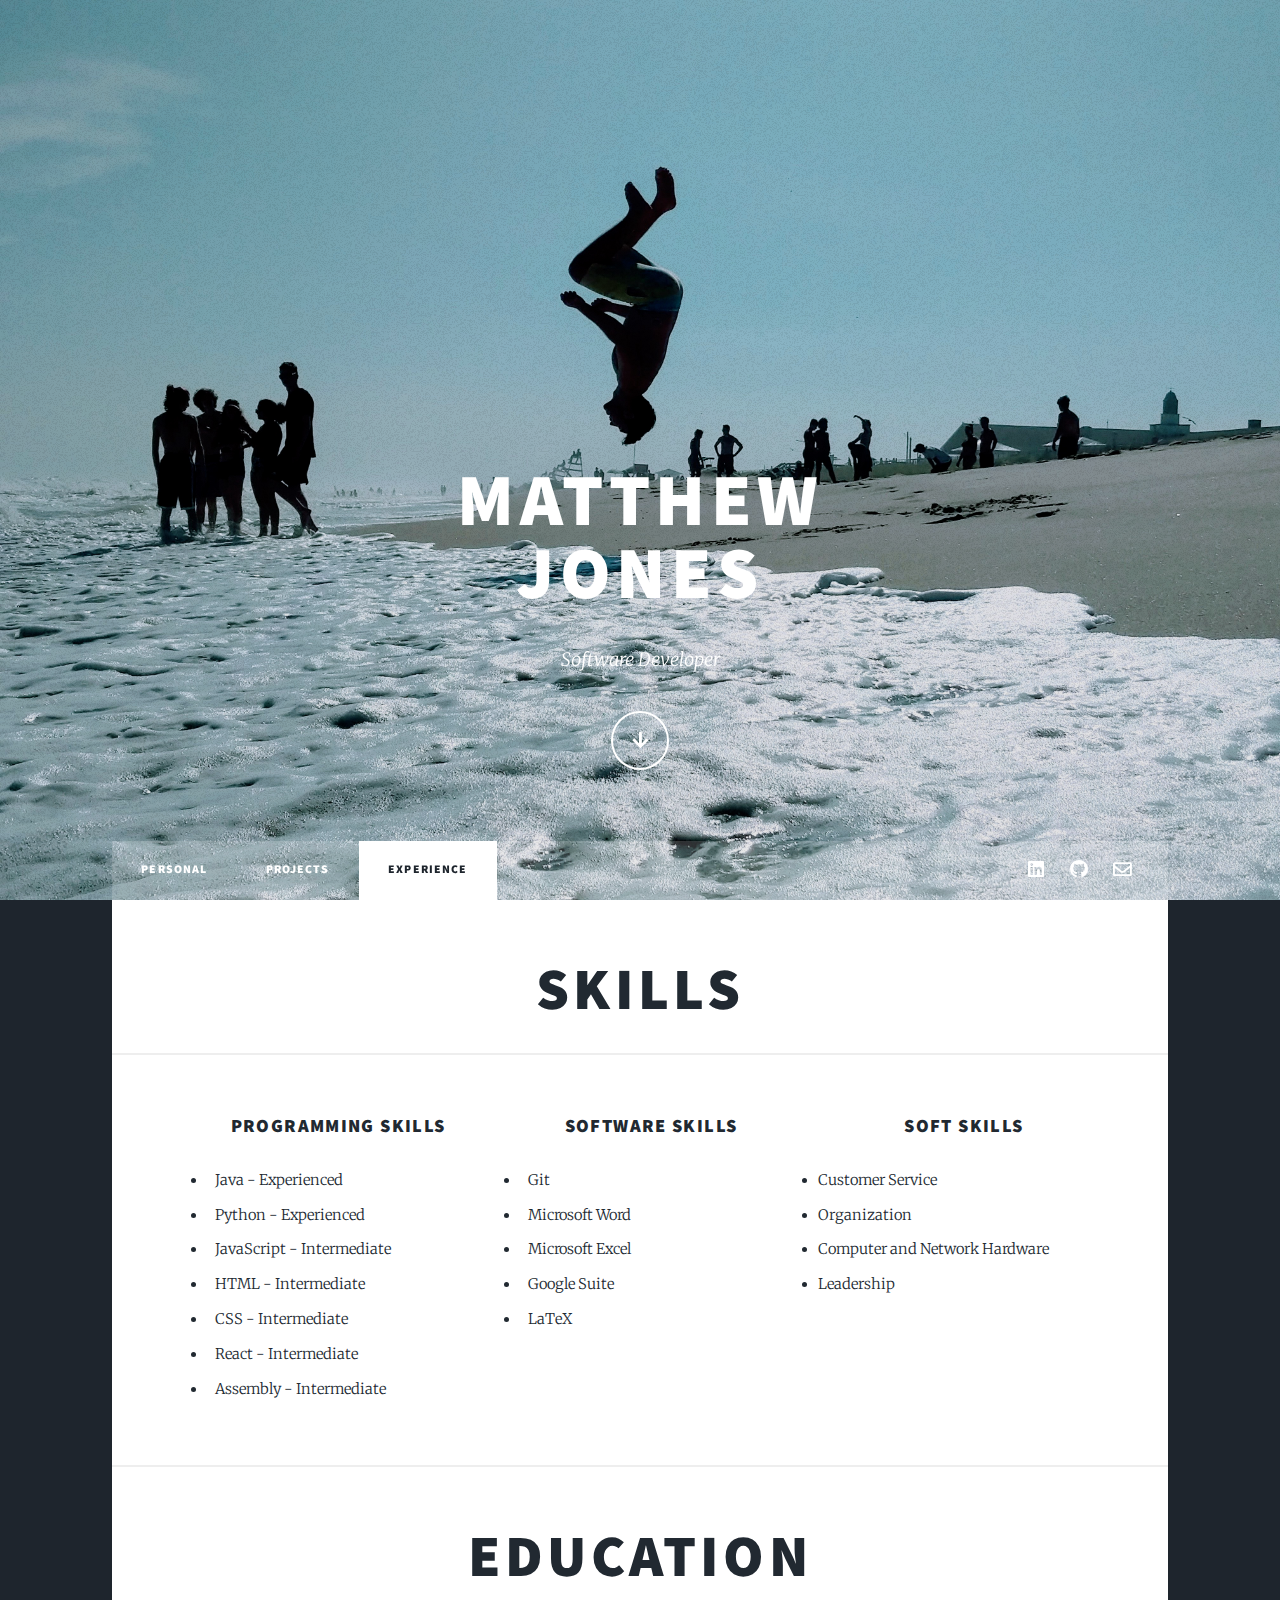
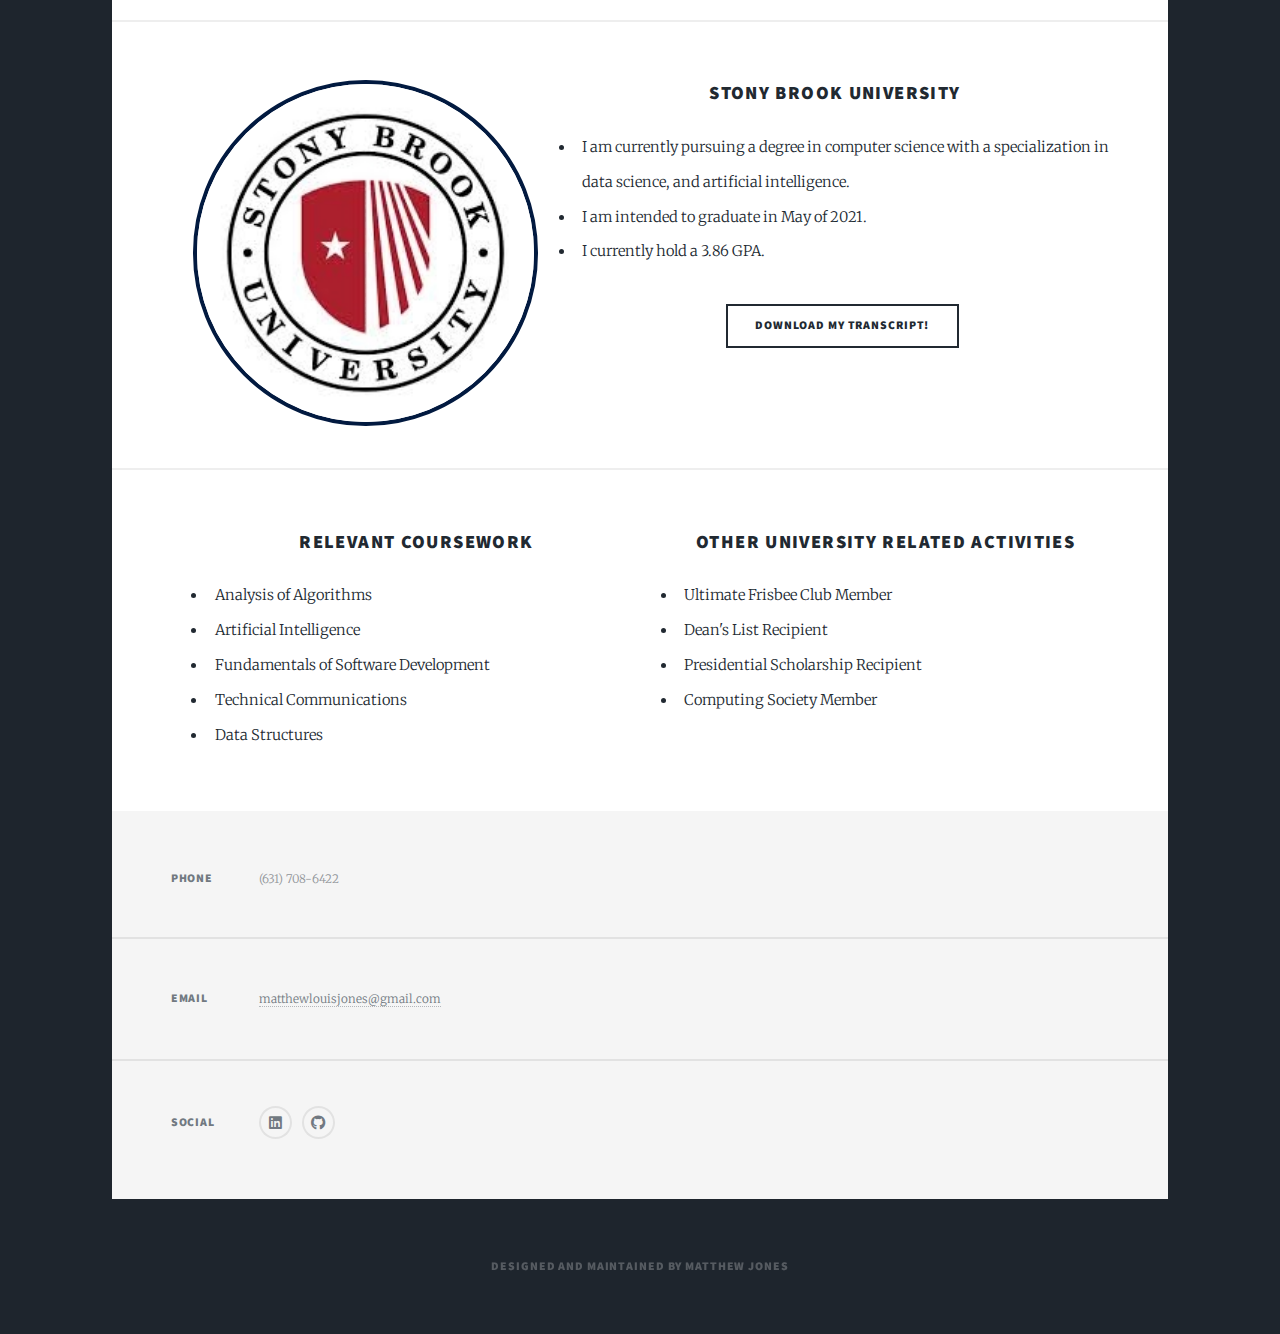
==== commit 8f3c8311: "Updated" ====
--- a/experience.html
+++ b/experience.html
@@ -124,7 +124,7 @@
 					</div>
 					<div class="column">
 						<h3 style="text-align: center;">
-							Programming Skills
+							Software Skills
 						</h3>
 						<ul>
 							<li>
@@ -167,7 +167,7 @@
 				</h1>
 				<div class="row">
 					<div class="column">
-						<img src="images/sbu.jpg" style="border-radius: 50%; border:4px solid #021a40;" width = "100%" alt="Photo of myself." />
+						<img src="images/sbu.jpg" style="border-radius: 50%; border:4px solid #021a40;" width = "100%"/>
 					</div>
 					<div class="columnn">
 						<h3 style="text-align: center;">
@@ -300,4 +300,4 @@
 		<script src="assets/js/util.js"></script>
 		<script src="assets/js/main.js"></script>
 	</body>
-</html>+</html>
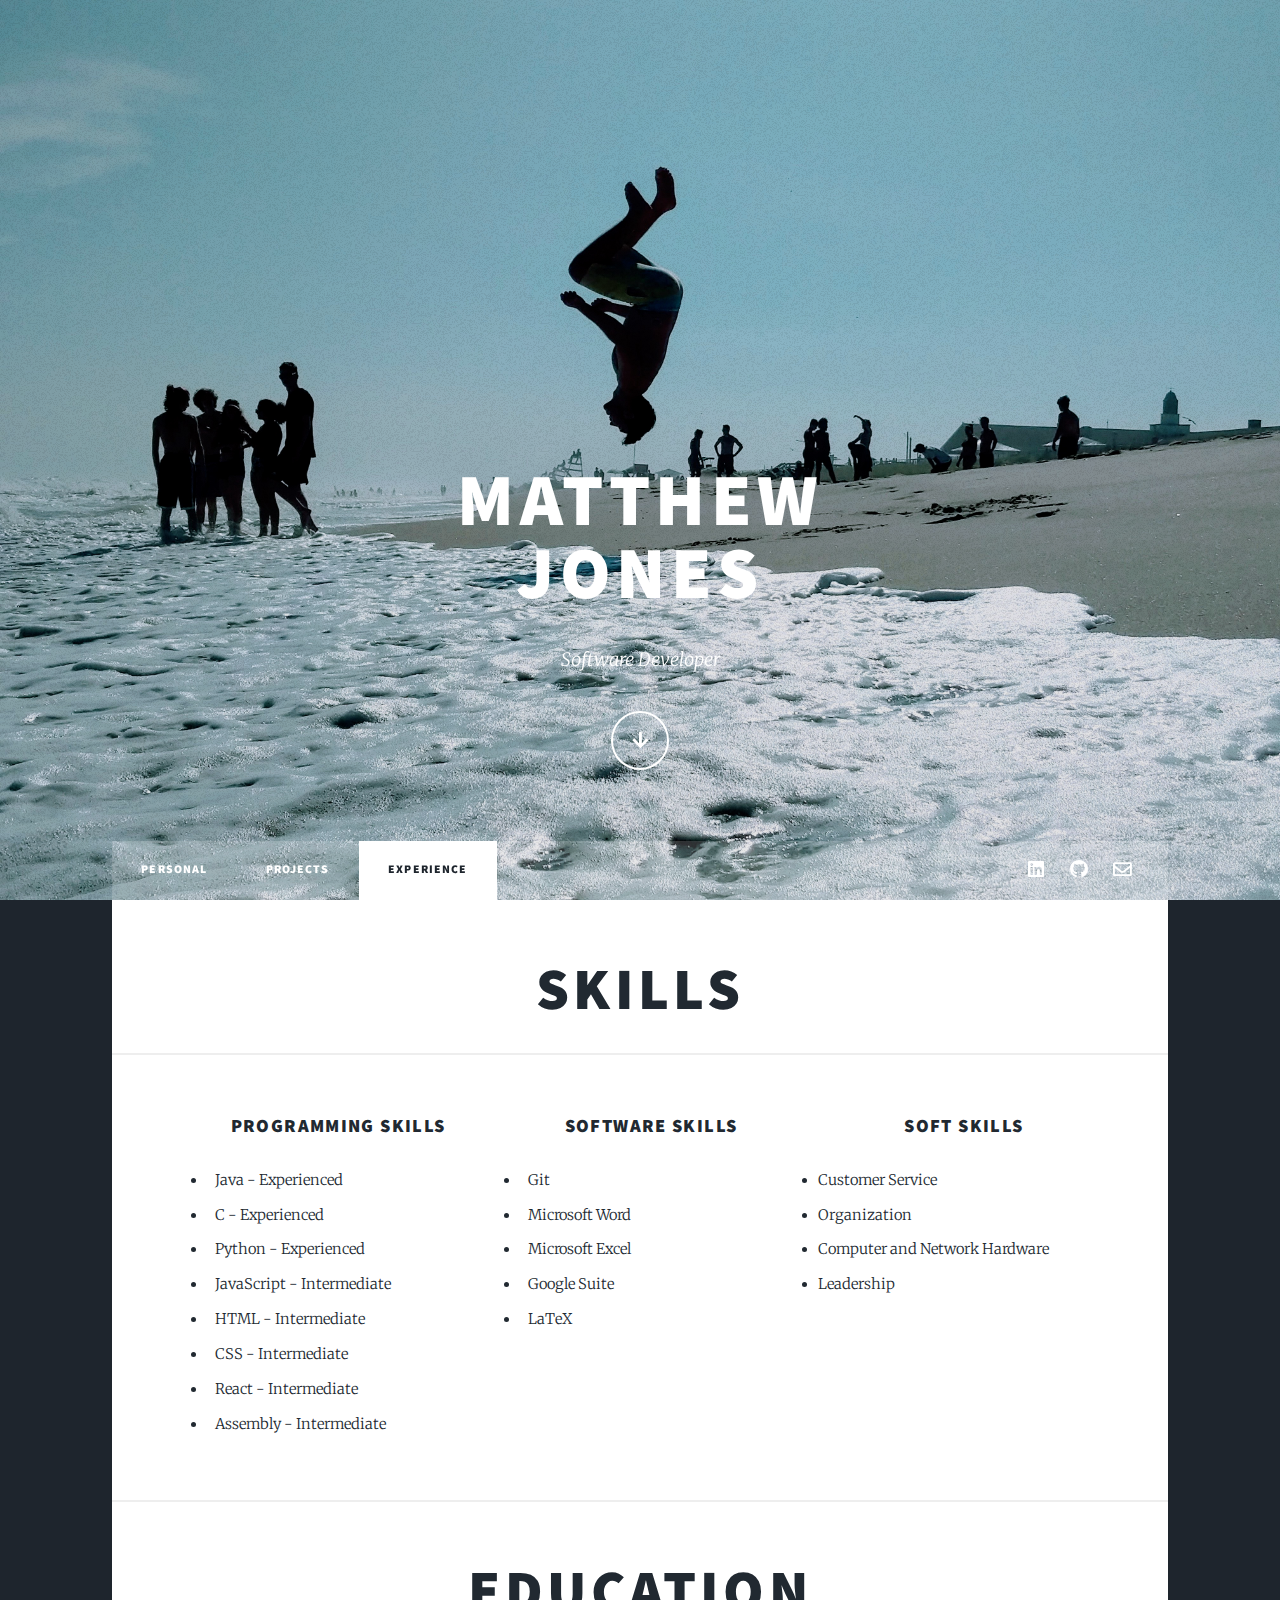
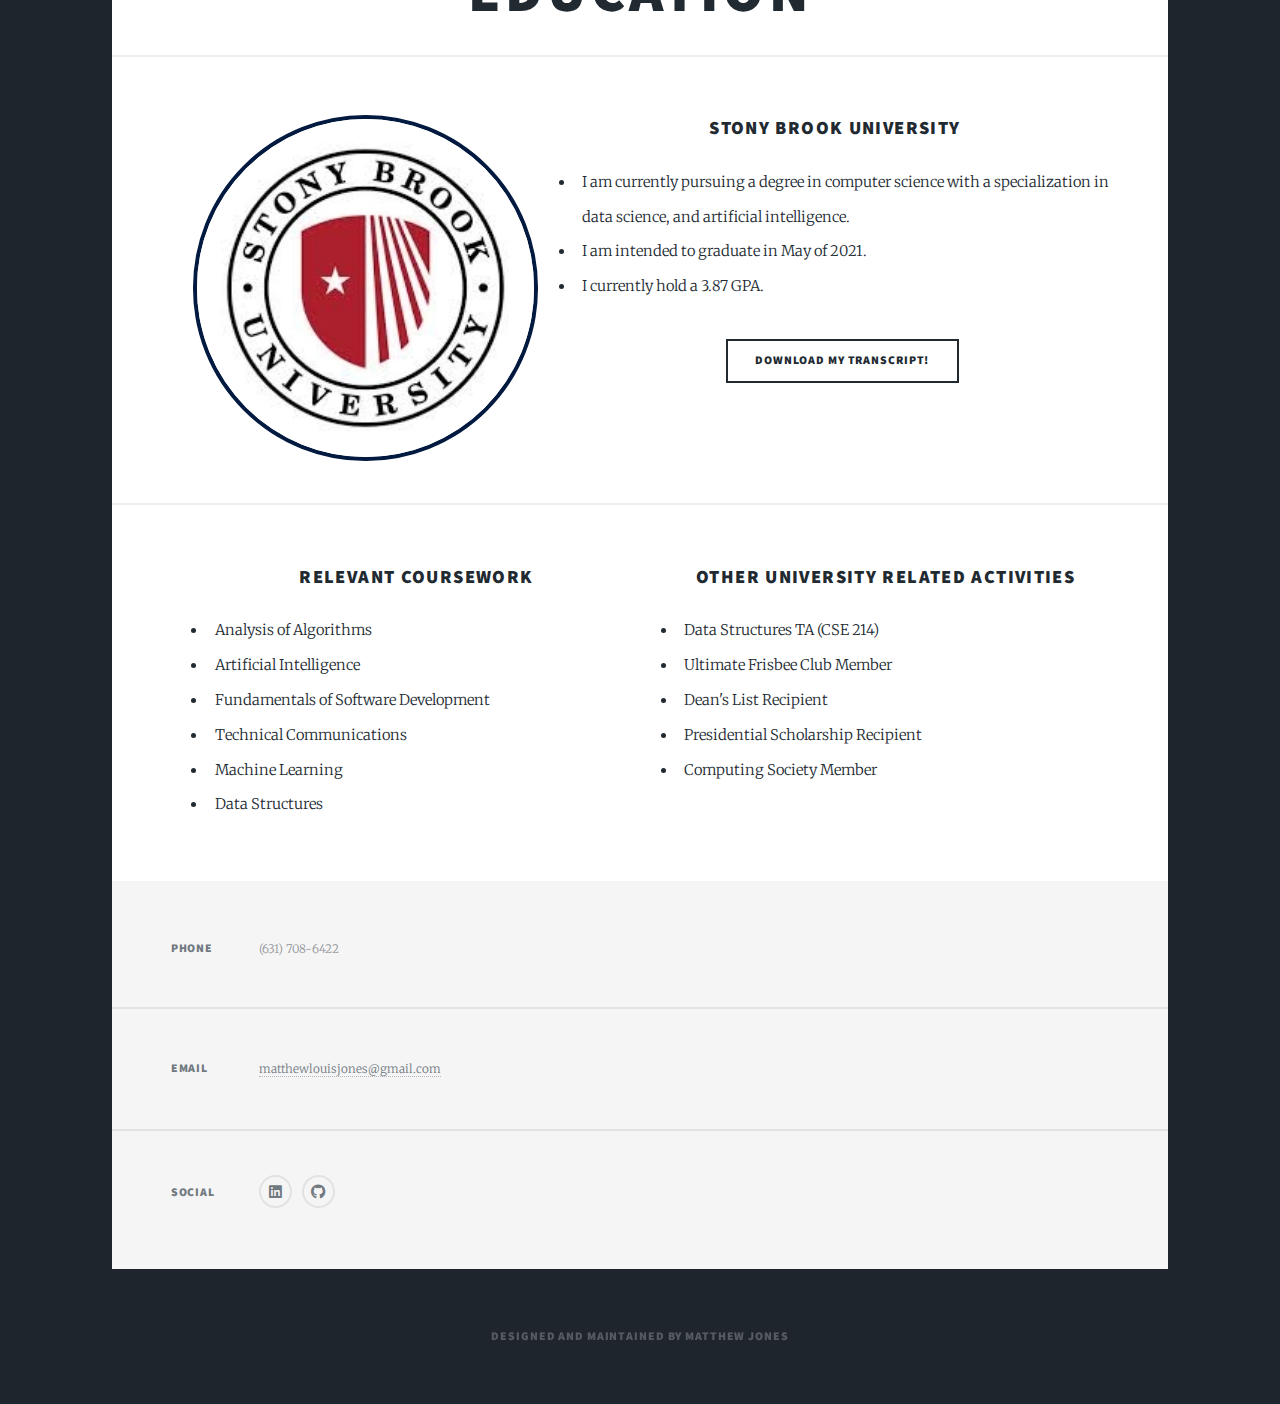
==== commit c0ca3a81: "Updated Experience" ====
--- a/experience.html
+++ b/experience.html
@@ -103,6 +103,9 @@
 								Java - Experienced
 							</li>
 							<li>
+								C - Experienced
+							</li>
+							<li>
 								Python - Experienced
 							</li>
 							<li>
@@ -182,7 +185,7 @@
 								I am intended to graduate in May of 2021.
 							</li>
 							<li>
-								I currently hold a 3.86 GPA.
+								I currently hold a 3.87 GPA.
 							</li>
 							</br>
 							<form method="get" action="/assets/Matthew Jones Stony Brook Unofficial Transcript.pdf" target="_blank" style="text-align: center;"> 
@@ -202,7 +205,7 @@
 							<li>
 								Analysis of Algorithms
 							</li>
-							<li>
+							<li> 
 								Artificial Intelligence
 							</li>
 							<li>
@@ -210,6 +213,9 @@
 							</li>
 							<li>
 								Technical Communications
+							</li>
+							<li>
+								Machine Learning
 							</li>
 							<li>
 								Data Structures
@@ -221,6 +227,9 @@
 								Other University Related Activities
 							</h3>
 							<ul>
+								<li>
+									Data Structures TA (CSE 214)
+								</li>
 								<li>
 									Ultimate Frisbee Club Member
 								</li>
